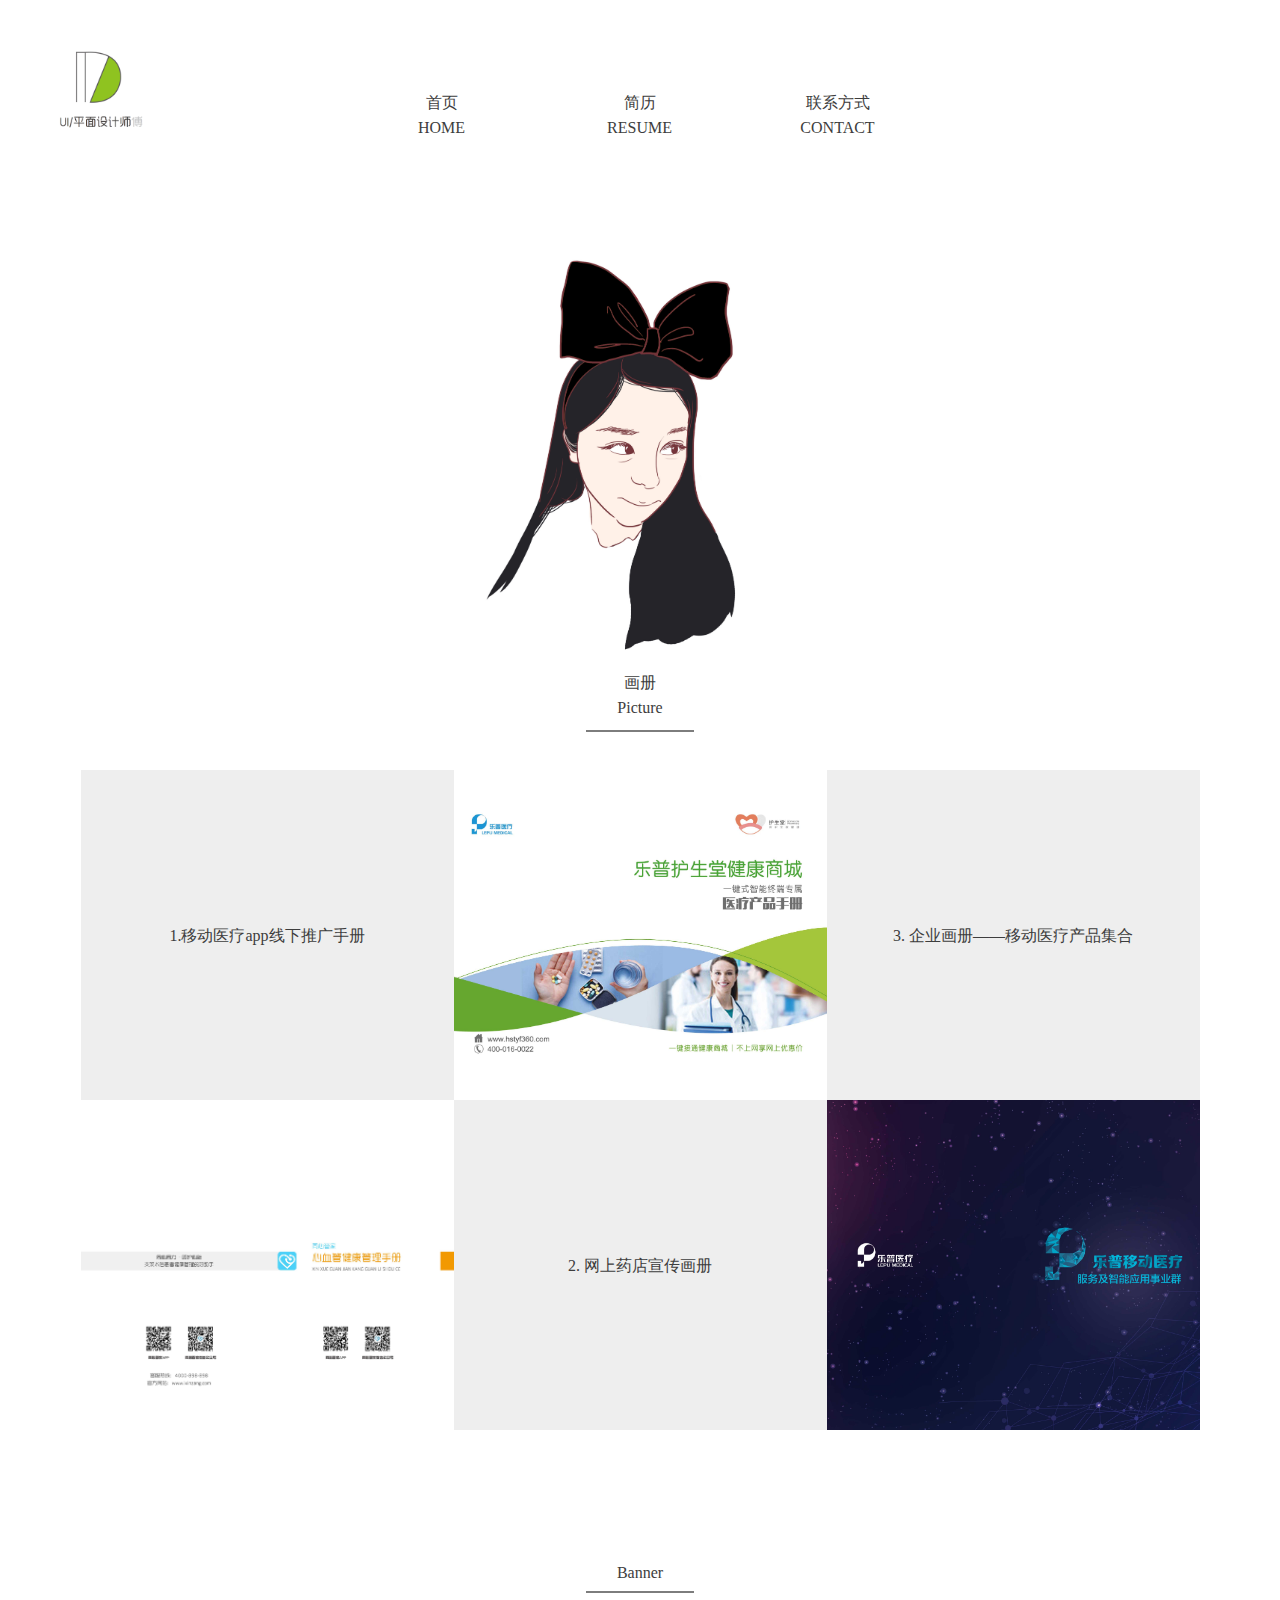
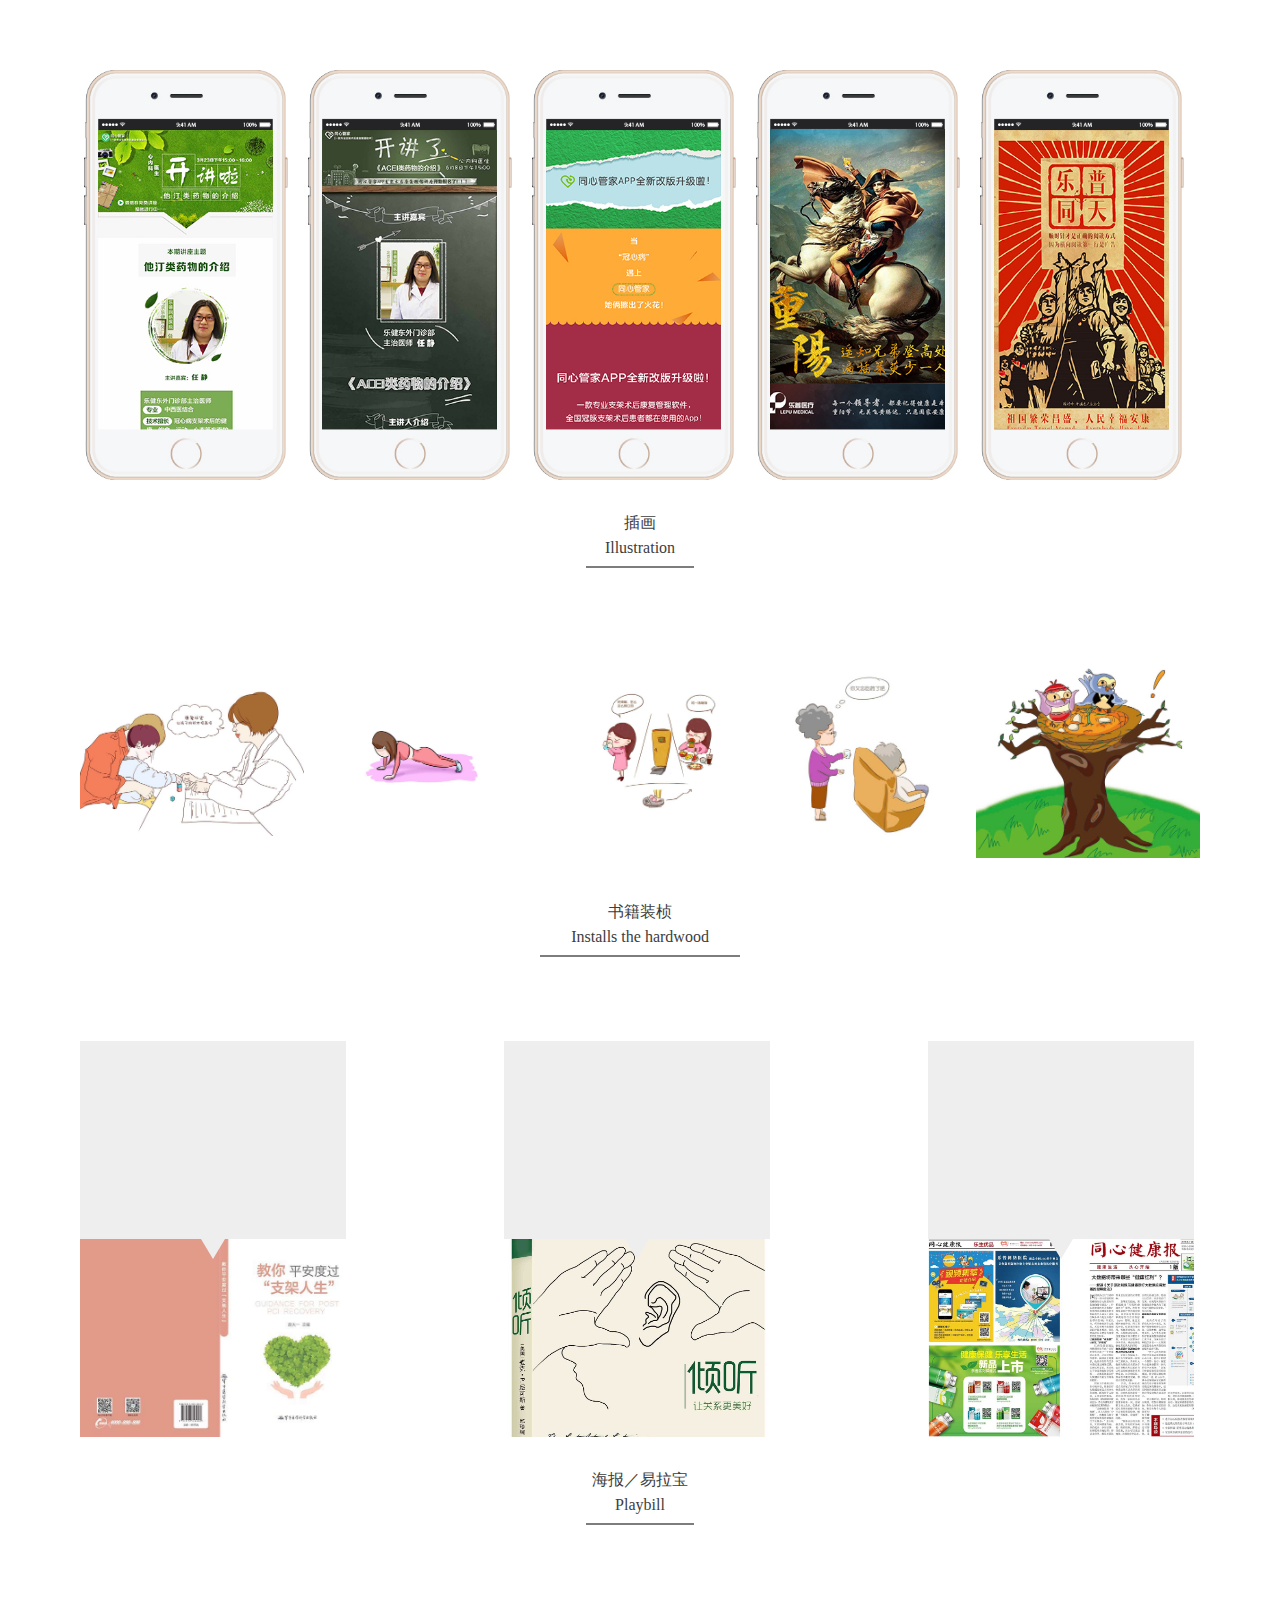
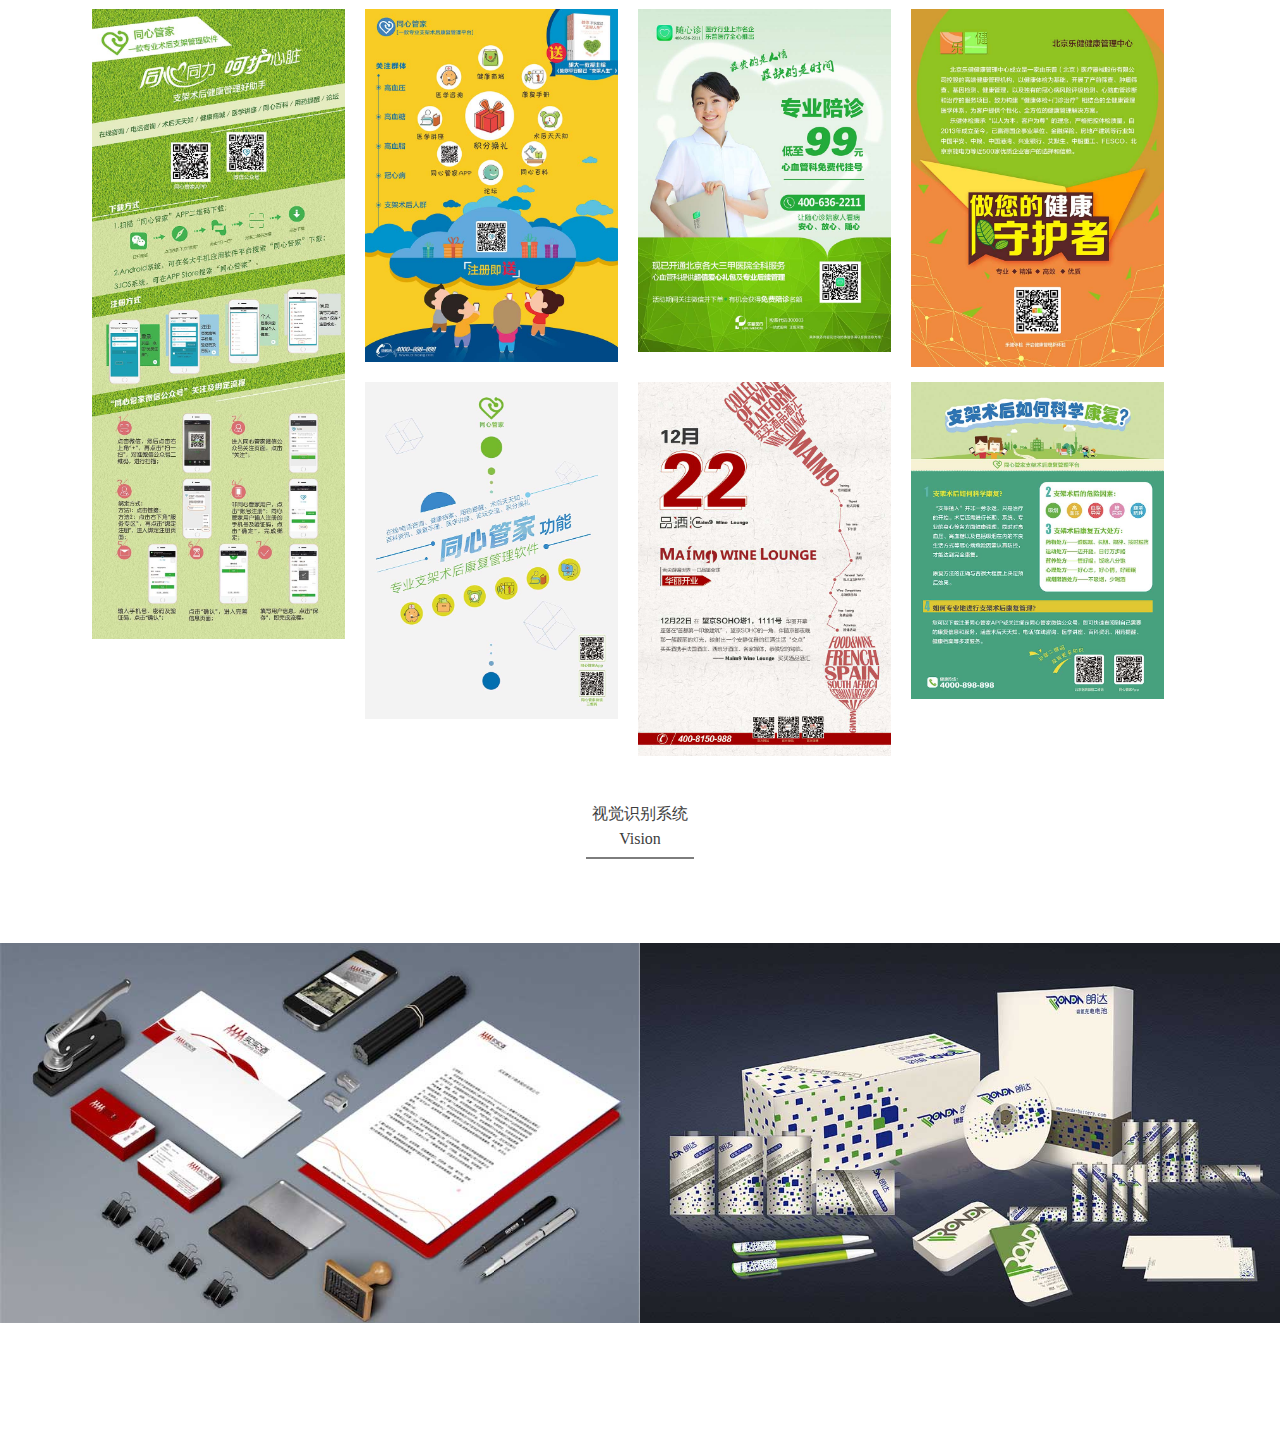
==== index.html @ 7956e828 "fix code" ====
<!DOCTYPE html>
<html>
<head>
    <title>牛牛作品集</title>
    <meta charset="UTF-8">
    <link rel="stylesheet" href="./index.css">
</head>
<body>
<div class="wrap">
    <div class="header">
        <div class="logo"><img src="./images/logo.jpg"></div>
        <div class="nav">
            <ul>
                <li><a href="./index.html">首页<br>HOME</a></li>
                <li><a href="./resume.html">简历<br>RESUME</a></li>
                <li><a href="./contact.html">联系方式<br>CONTACT</a></li>
            </ul>
        </div>
    </div>
    <div class="content">
    	<div class="author">
    		<div class="author-box">
    			<div class="author-ever"><img src="./images/author1.jpg"></div>
    			<div class="author-ever"><img src="./images/author2.jpg"></div>
    			<div class="author-ever"><img src="./images/author3.jpg"></div>
    			<div style="clear:both"></div>
    		</div>
    	</div>
    	<div class="picture">
    		<div class="picture-title">画册<br>Picture</div>
    		<div class="picture-box">
    			<div class="picture-ever">1.移动医疗app线下推广手册</div>
    			<div class="picture-ever picbg3 shadow-point" data-pic="<img src='./data/HST/2.jpg'>"><img src="./data/HST/1.jpg"></div>
    			<div class="picture-ever">3. 企业画册——移动医疗产品集合</div>
    			<div class="picture-ever picbg3 shadow-point" data-pic="<img src='./data/TX/2.jpg'>"><img src="./data/TX/1.jpg"></div>
    			<div class="picture-ever">2. 网上药店宣传画册</div>
    			<div class="picture-ever picbg3 starSty shadow-point" data-pic="<img src='./data/YDYL/2.jpg'>"><img src="./data/YDYL/1.jpg"></div>
    		</div>
    	</div>
    	<div class="banner">
    		<div class="banner-title"><br>Banner</div>
    		<div class="banner-box">
                <div class="banner-scroll">
                    <div class="banner-ever shadow-point" data-pic="<img src='./data/BANNER/1.1.jpg'>"><img src="./data/BANNER/1.jpg"></div>
                    <div class="banner-ever shadow-point" data-pic="<img src='./data/BANNER/2.1.jpg'>"><img src="./data/BANNER/2.jpg"></div>
                    <div class="banner-ever shadow-point" data-pic="<img src='./data/BANNER/3.1.jpg'>"><img src="./data/BANNER/3.jpg"></div>
                    <div class="banner-ever shadow-point" data-pic="<img src='./data/BANNER/4.1.jpg'><img src='./data/BANNER/4.2.jpg'><img src='./data/BANNER/4.3.jpg'><img src='./data/BANNER/4.4.jpg'><img src='./data/BANNER/4.5.jpg'>"><img src="./data/BANNER/4.jpg"></div>
                    <div class="banner-ever shadow-point" data-pic="<img src='./data/BANNER/5.1.jpg'><img src='./data/BANNER/5.2.jpg'>"><img src="./data/BANNER/5.jpg"></div>
                    <div class="banner-ever shadow-point" data-pic="<img src='./data/BANNER/6.1.jpg'><img src='./data/BANNER/6.2.jpg'>"><img src="./data/BANNER/6.jpg"></div>
                    <div style="clear:both"></div>
                </div>
                <span class="banner-handle banner-left">〈</span>
                <span class="banner-handle banner-right">〉</span>
    		</div>
    	</div>
    	<div class="inset">
    		<div class="inset-title">插画<br>Illustration</div>
    		<div class="inset-box">
    			<div class="inset-ever shadow-point" data-pic="<img src='./data/INSET/1.1.jpg'><img src='./data/INSET/1.2.jpg'><img src='./data/INSET/1.3.jpg'>"><img src="./data/INSET/1.jpg"></div>
    			<div class="inset-ever shadow-point" data-pic="<img src='./data/INSET/2.1.jpg'><img src='./data/INSET/2.2.jpg'><img src='./data/INSET/2.3.jpg'>"><img src="./data/INSET/2.jpg"></div>
    			<div class="inset-ever shadow-point" data-pic="<img src='./data/INSET/3.1.jpg'><img src='./data/INSET/3.2.jpg'><img src='./data/INSET/3.3.jpg'>"><img src="./data/INSET/3.jpg"></div>
    			<div class="inset-ever shadow-point" data-pic="<img src='./data/INSET/4.1.jpg'><img src='./data/INSET/4.2.jpg'><img src='./data/INSET/4.3.jpg'>"><img src="./data/INSET/4.jpg"></div>
    			<div class="inset-ever shadow-point" data-pic="<img src='./data/INSET/5.1.jpg'><img src='./data/INSET/5.2.jpg'><img src='./data/INSET/5.3.jpg'>"><img src="./data/INSET/5.jpg"></div>
    			<div style="clear:both"></div>
    		</div>
    	</div>
    	<div class="book">
    		<div class="book-title book-long">书籍装桢<br>Installs the hardwood</div>
    		<div class="book-box">
    			<div class="book-ever picbg">
    				<div class="book-ever-top picbg2"></div>
    				<div class="book-ever-bottom shadow-point" data-pic="<img src='./data/BOOK/1.jpg'>"><img src="./data/BOOK/1.jpg"></div>
    				<div class="triangle book-posi"></div>
    			</div>
    			<div class="book-ever picbg">
    				<div class="book-ever-top picbg2"></div>
    				<div class="book-ever-bottom book-ever-long shadow-point" data-pic="<img src='./data/BOOK/2.jpg'><img src='./data/BOOK/2.1.jpg'>"><img src="./data/BOOK/2.jpg"></div>
    				<div class="triangle book-posi"></div>
    			</div>
    			<div class="book-ever picbg book-ever-last">
    				<div class="book-ever-top picbg2"></div>
    				<div class="book-ever-bottom shadow-point" data-pic="<img src='./data/BOOK/3.1.jpg'><img src='./data/BOOK/3.2.jpg'><img src='./data/BOOK/3.3.jpg'><img src='./data/BOOK/3.4.jpg'><img src='./data/BOOK/3.5.jpg'>"><img src="./data/BOOK/3.jpg"></div>
    				<div class="triangle book-posi"></div>
    			</div>
    			<div style="clear:both"></div>
    		</div>
    	</div>
    	<div class="poster">
    		<div class="poster-title">海报／易拉宝<br>Playbill</div>
    		<div class="poster-box">
                <div class="poster-ever picbg"><img src="./data/POSTER/7.jpg"></div>
                <div class="poster-ever picbg"><img src="./data/POSTER/1.jpg"></div>
                <div class="poster-ever picbg"><img src="./data/POSTER/2.jpg"></div>
                <div class="poster-ever picbg"><img src="./data/POSTER/8.jpg"></div>
                <div class="poster-ever picbg"><img src="./data/POSTER/3.jpg"></div>
                <div class="poster-ever picbg"><img src="./data/POSTER/4.jpg"></div>
                <div class="poster-ever picbg"><img src="./data/POSTER/5.jpg"></div>
                <div style="clear:both"></div>
    		</div>
    	</div>
    	<div class="vision">
    		<div class="vision-title">视觉识别系统<br>Vision</div>
    		<div class="vision-box">
    			<div class="vision-ever picbg vision-posi"><img src="./data/VI/1.jpg"></div>
    			<div class="vision-ever picbg2"><img src="./data/VI/2.jpg"></div>
    			<div style="clear:both"></div>
    		</div>
    	</div>
    </div>
</div>
<div class="shadow">
    <div class="shadow-box">
        
    </div>
</div>
<script src="./jquery.min.js"></script>
<script src="./index.js"></script>
</body>
</html>
---- index.css ----
html,body{
	font-family: "Microsoft YaHei", "Segoe UI", "Lucida Grande", Helvetica, FreeSans, Arimo, "Droid Sans","wenquanyi micro hei","Hiragino Sans GB", "Hiragino Sans GB W3", Arial, sans-serif;
    height: 100%;
    width: 100%;
    margin: 0;
    padding: 0;
}
.wrap{
	font-family: 'youyou';
	font-size: 16px;
	overflow: hidden;
	padding-bottom: 120px;
}
.shadow{
	width: 100%;
	height: 100%;
	position: fixed;
	top: 0;
	background: rgba(0,0,0,.9);
	overflow-y:auto;
	display: none;
	opacity: 0;
	cursor: pointer;
}
.shadow-point{
	cursor: pointer;
}
.shadow-box{
	max-width: 600px;
	margin: 100px auto;
	border-radius: 10px;
	padding: 50px;
	background: #fff;
}
.shadow-box img{
	max-width: 600px;
	margin: 0 auto;
	display: block;
	margin-bottom: 20px;
}
.triangle{
	border-left: 12px solid transparent;
    border-right: 12px solid transparent;
    border-top: 20px solid #eee;
    width: 0;
    height: 0;
    margin: 0 auto;
}
.header{
    width: 1162px;
    height: 200px;
    margin: 0 auto;
    overflow: hidden;
}

@font-face {
    font-family: 'youyou';
    src: url('./font/youyou.eot'),
         url('./font/youyou.woff2') format('woff2'),
         url('./font/youyou.woff') format('woff'),
         url('./font/youyou.svg#youyou') format('svg'),
         url('./font/youyou.ttf') format('truetype');
    font-weight: normal;
    font-style: normal;
}
.logo{
	width: 85px;
	margin-top: 45px;
	height: 85px;
}
.logo img{
	width: 100%;
}
.nav{
	position: absolute;
	top: 0;
	width: 504px;
	left: 50%;
	margin-left: -252px;
}
.nav ul{
	margin: 0;
	padding: 0;
}
.nav ul li{
	float: left;
	width: 107px;
	height: 55px;
	list-style: none;
	margin-right: 91px;
	text-align: center;
	line-height: 25px;
	padding-top:90px;
}
.nav ul li:hover{
	border-bottom:2px solid #7d7d7d;
}
.nav ul li a{
	color:#3d3d3d;
	text-decoration: none;
}
.nav ul li:last-child{
	margin-right: 0;
	
}
.content{
	width: 100%;
}
.content .author{
	text-align: center;
	height: 470px;
	width: 100%;
}
.author-box{
	width: 300%;
	height: 470px;
	transition: all .5s;
	-moz-transition: all .5s; /* Firefox 4 */
	-webkit-transition: all .5s; /* Safari 和 Chrome */
	-o-transition: all .5s; /* Opera */
}
.author-ever{
	width: 33.33%;
	float: left;
	height: 100%;
}
.author-ever img{
	height: 100%;
	display: inline-block;
}

.picture{
	height: 835px;
	background: #fff;
}
.picture-title{
	font-family: 'youyou';
	text-align: center;
	line-height: 25px;
	overflow: hidden;
	width: 108px;
	height: 60px;
	border-bottom: 2px solid #7d7d7d;
	margin: 0 auto;
	color: #3d3d3d
}
.picture-box{
	width: 1119px;
	height: 660px;
	margin: 0 auto;
	margin-top: 38px;
	overflow:hidden;
}
.picture-ever{
	width: 373px;
	background: #eee;
	height: 330px;
	float: left;
	line-height: 330px;
	overflow: hidden;
	text-align: center;
	color:#3d3d3d;
}
.picture-ever img{
	width: 100%;
	vertical-align: middle;
	transition: all .5s;
	-moz-transition: all .5s; /* Firefox 4 */
	-webkit-transition: all .5s; /* Safari 和 Chrome */
	-o-transition: all .5s; /* Opera */
}
.starSty img{
	width: auto;
	height: 100%;
	margin-left: -60px;
	display: inline-block;
}
.picture-ever img:hover{
	width: 120%;
	margin-top: -60px;
	margin-left: -60px;
}
.starSty img:hover{
	width: auto;
	height: 120%;
	margin-left: -100px;
}
.picbg{
	background: #78b82a;
}
.picbg3{
	background: #fff
}
.picbg2{
	background: #eee;
}
.banner-title,.inset-title,.book-title,.poster-title,.vision-title{
	width: 108px;
	padding-top:30px;
	text-align: center;
	line-height: 25px;
	margin: 0 auto;
	height: 56px;
	border-bottom:2px solid #7d7d7d;
	color:#3d3d3d;
	overflow:hidden;
}
.banner-box{
	position: relative;
	margin: 0 auto;
	margin-top: 77px;
	width: 1120px;
	height: 410px;
	overflow: hidden;
}
.banner-scroll{
	width: 1344px;
	transition: all .5s;
	-moz-transition: all .5s; /* Firefox 4 */
	-webkit-transition: all .5s; /* Safari 和 Chrome */
	-o-transition: all .5s; /* Opera */
}
.banner-left,.banner-right{
	top: 0;
	font-size: 80px;
	position: absolute;
	color:#000;
	opacity: .5;
	margin-top: 160px;
	display: none;
	cursor: pointer;
}
.banner-box:hover .banner-handle{
	display: block;
}
.banner-left{
	margin-left: -10px;
	left: 0;
	float: left;
}
.banner-right{
	margin-right: -10px;
	right: 0;
	float: right;
}
.banner-ever{
	width: 224px;
	height: 410px;
	float: left;
	overflow: hidden;
}
.banner-ever img{
	display: inline-block;
	height: 100%;
}
.inset-box{
	margin: 0 auto;
	margin-top: 77px;
	width: 1120px;
}
.inset-ever{
	width: 224px;
	height: 224px;
	float: left;
	line-height: 224px;
	overflow: hidden;
}
.book-long{
	width: 200px; 
}
.inset-ever img{
	vertical-align: middle;
	width: 100%;
}
.book-box{
	margin: 0 auto;
	margin-top: 84px;
	width: 1120px;
}
.book-ever{
	position: relative;
	width: 266px;
	margin-right: 158px;
	height: 396px;
	float: left;
}
.book-ever-last{
	margin: 0
}
.book-ever-top,.book-ever-bottom{
	width: 266px;
	height: 198px;
	overflow: hidden;
	text-align: center;
}
.book-posi{
	position: absolute;
	top: 198px;
	left: 50%;
	margin-left:-12px;
}
.book-ever-bottom img{
	height: 100%;
}
.poster-box{
	width: 1117px;
	margin: 0 auto;
	margin-top: 84px;
}
.poster-list{
	width: 253px;
	margin-right: 35px;
	float: left;
}
.poster-list:last-child{
	margin-right: 0;
}
.poster-ever{
	margin-bottom: 15px;
	width: 253px;
	margin-right: 10px;
	margin-left: 10px;
	float: left;
}
.poster-list-last{
	margin-right: 0;
}
.poster-ever img{
	display: block;
	width: 100%;
}
.poster-long{
	width: 253px;
	height: 380px;
}
.poster-short{
	width: 253px;
	height: 253px;
}
.vision-box{
	margin-top: 84px;
	height: 380px;
}
.vision-ever{
	float: left;
	height: 380px;
	width: 50%;
	overflow: hidden;
}
.vision-ever img{
	width: 100%;
	transition: all .5s;
	-moz-transition: all .5s; /* Firefox 4 */
	-webkit-transition: all .5s; /* Safari 和 Chrome */
	-o-transition: all .5s; /* Opera */
}
.vision-ever img:hover{
	width: 120%;
	margin-left: -60px;
	margin-top: -80px;
}
.vision-posi img{
	display: inline-block;
	margin-top: -47px;
}
.resume img{
	width: 1000px;
	display: block;
	margin: 0 auto;
}
.book-ever-bottom{
	width: 100%;
	height: 198px;
	background: #fff;
}
.book-ever-long img{
	width: 100%;
	margin-top: -20px;
	height: auto;
}
.phone,.qq{
	width: 500px;
	height: 50px;
	margin: 0 auto;
	text-align: center;
	letter-spacing: .1em;
}
.phone{
	margin-top: 200px;
}
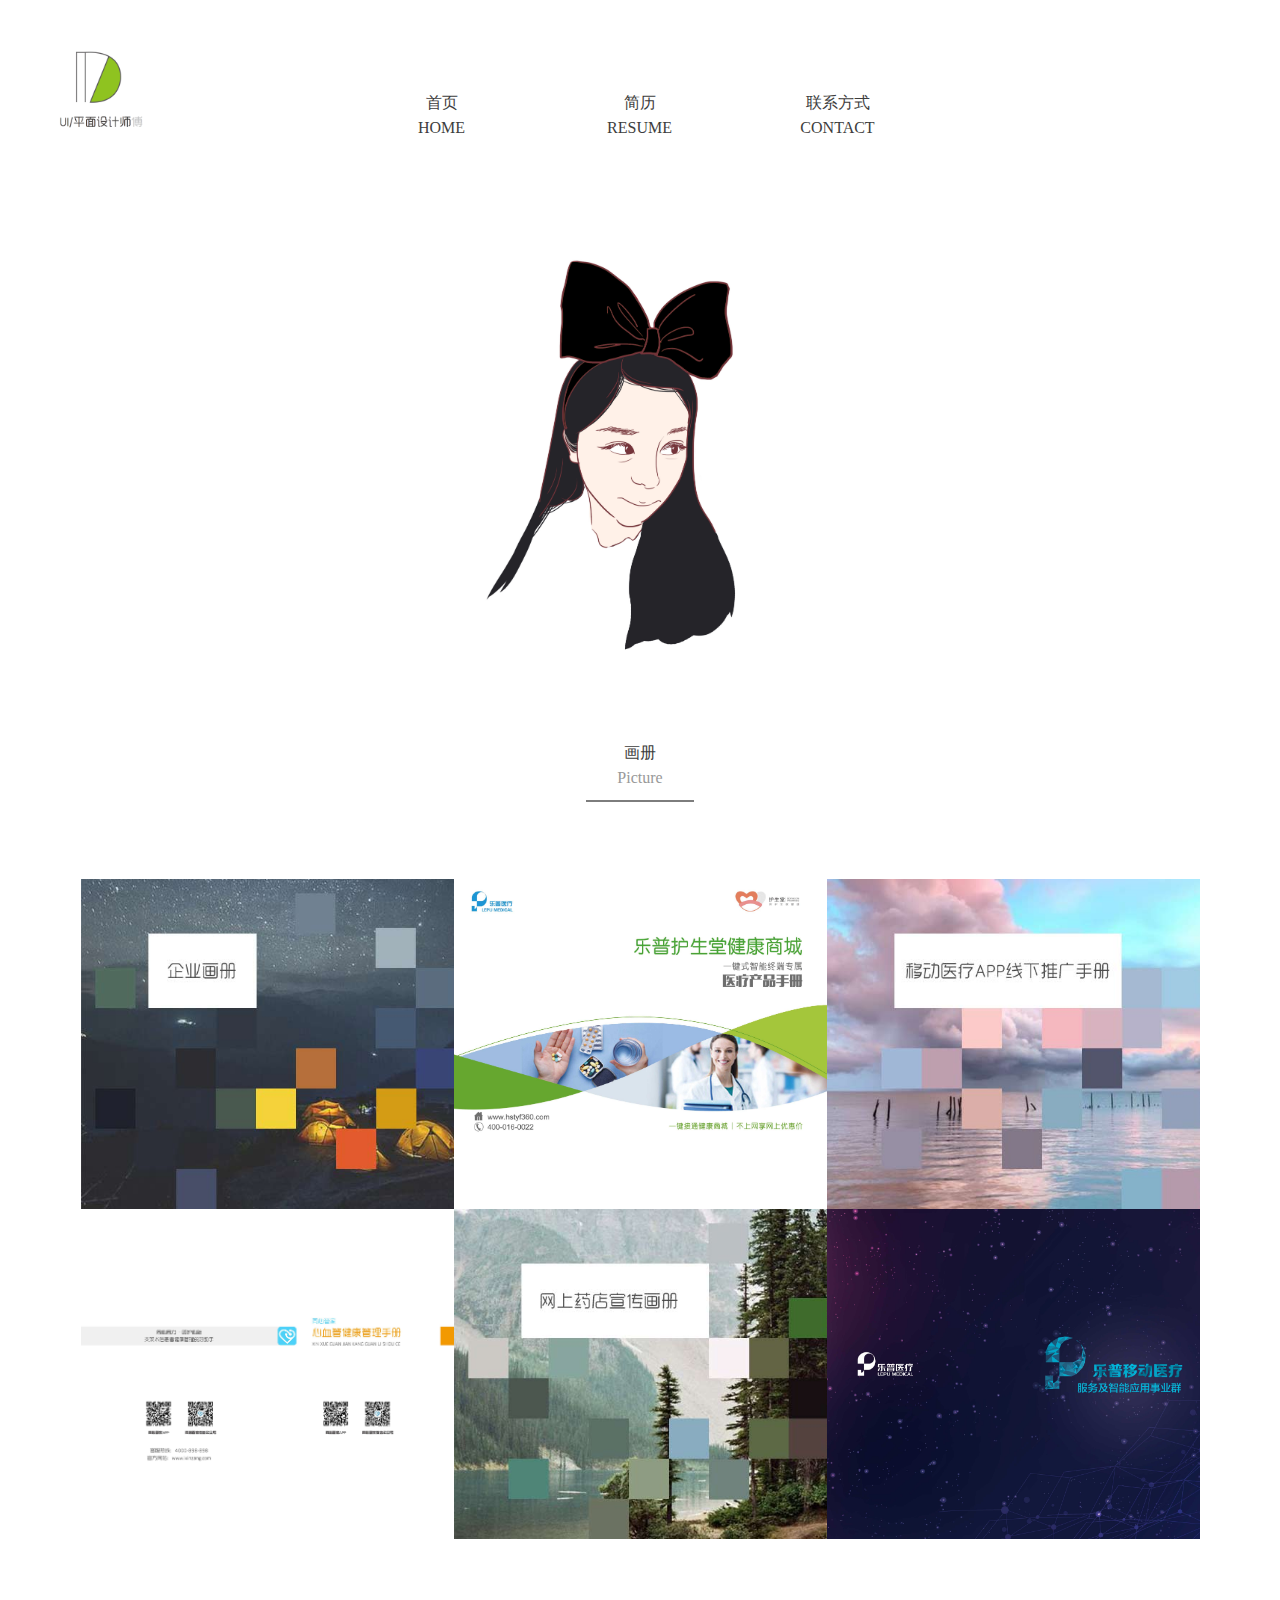
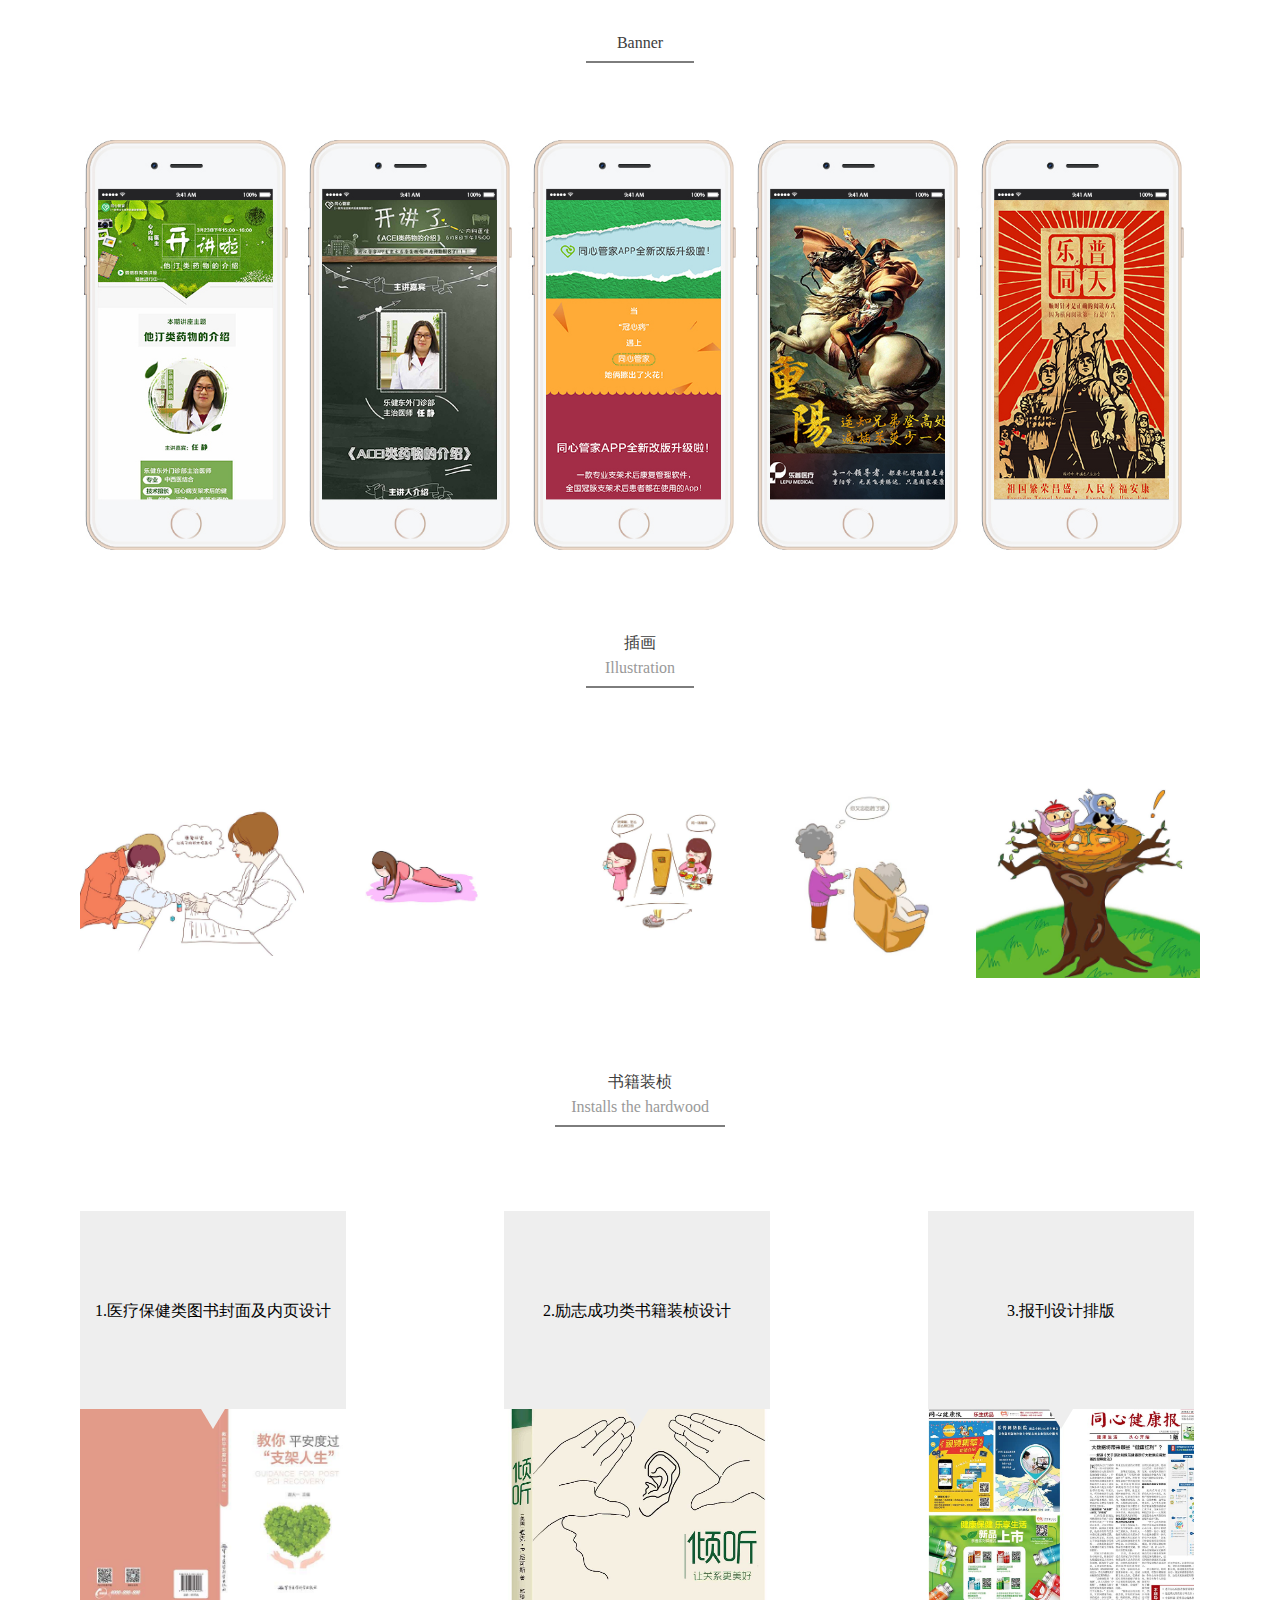
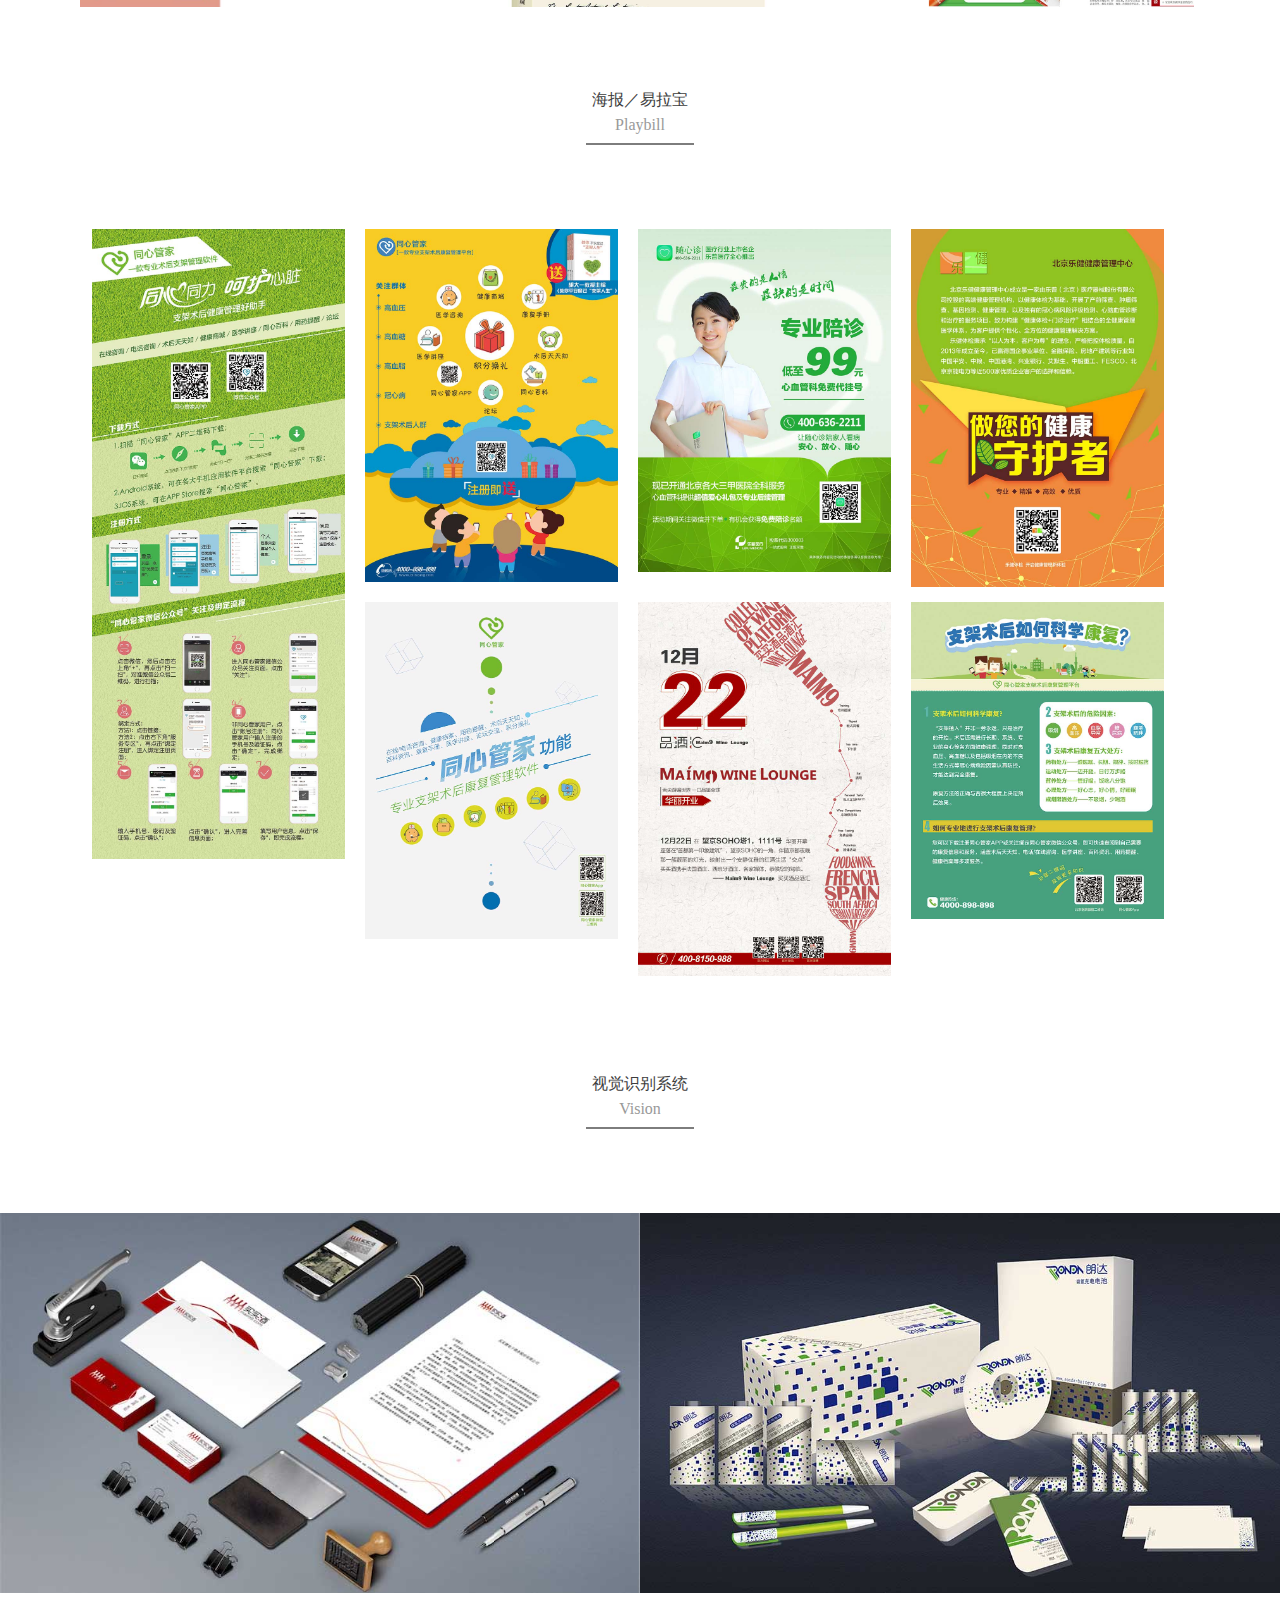
==== commit 100e4394: "fix code" ====
--- a/index.html
+++ b/index.html
@@ -27,14 +27,14 @@
     		</div>
     	</div>
     	<div class="picture">
-    		<div class="picture-title">画册<br>Picture</div>
+    		<div class="picture-title">画册<br><span class="en-title">Picture</span></div>
     		<div class="picture-box">
-    			<div class="picture-ever">1.移动医疗app线下推广手册</div>
-    			<div class="picture-ever picbg3 shadow-point" data-pic="<img src='./data/HST/2.jpg'>"><img src="./data/HST/1.jpg"></div>
-    			<div class="picture-ever">3. 企业画册——移动医疗产品集合</div>
-    			<div class="picture-ever picbg3 shadow-point" data-pic="<img src='./data/TX/2.jpg'>"><img src="./data/TX/1.jpg"></div>
-    			<div class="picture-ever">2. 网上药店宣传画册</div>
-    			<div class="picture-ever picbg3 starSty shadow-point" data-pic="<img src='./data/YDYL/2.jpg'>"><img src="./data/YDYL/1.jpg"></div>
+    			<div class="picture-ever picture-word"><img src="./data/TX/1.1.jpg"></div>
+    			<div class="picture-ever picture-change picbg3 shadow-point" data-pic="<img src='./data/HST/2.jpg'>"><img src="./data/HST/1.jpg"></div>
+    			<div class="picture-ever picture-word"><img src="./data/YDYL/1.1.jpg"></div>
+    			<div class="picture-ever picture-change picbg3 shadow-point" data-pic="<img src='./data/TX/2.jpg'>"><img src="./data/TX/1.jpg"></div>
+    			<div class="picture-ever picture-word"><img src="./data/HST/1.1.jpg"></div>
+    			<div class="picture-ever picture-change picbg3 starSty shadow-point" data-pic="<img src='./data/YDYL/2.jpg'>"><img src="./data/YDYL/1.jpg"></div>
     		</div>
     	</div>
     	<div class="banner">
@@ -54,7 +54,7 @@
     		</div>
     	</div>
     	<div class="inset">
-    		<div class="inset-title">插画<br>Illustration</div>
+    		<div class="inset-title">插画<br><span class="en-title">Illustration</span></div>
     		<div class="inset-box">
     			<div class="inset-ever shadow-point" data-pic="<img src='./data/INSET/1.1.jpg'><img src='./data/INSET/1.2.jpg'><img src='./data/INSET/1.3.jpg'>"><img src="./data/INSET/1.jpg"></div>
     			<div class="inset-ever shadow-point" data-pic="<img src='./data/INSET/2.1.jpg'><img src='./data/INSET/2.2.jpg'><img src='./data/INSET/2.3.jpg'>"><img src="./data/INSET/2.jpg"></div>
@@ -65,20 +65,20 @@
     		</div>
     	</div>
     	<div class="book">
-    		<div class="book-title book-long">书籍装桢<br>Installs the hardwood</div>
+    		<div class="book-title book-long">书籍装桢<br><span class="en-title">Installs the hardwood</span></div>
     		<div class="book-box">
     			<div class="book-ever picbg">
-    				<div class="book-ever-top picbg2"></div>
+    				<div class="book-ever-top picbg2">1.医疗保健类图书封面及内页设计</div>
     				<div class="book-ever-bottom shadow-point" data-pic="<img src='./data/BOOK/1.jpg'>"><img src="./data/BOOK/1.jpg"></div>
     				<div class="triangle book-posi"></div>
     			</div>
     			<div class="book-ever picbg">
-    				<div class="book-ever-top picbg2"></div>
+    				<div class="book-ever-top picbg2">2.励志成功类书籍装桢设计</div>
     				<div class="book-ever-bottom book-ever-long shadow-point" data-pic="<img src='./data/BOOK/2.jpg'><img src='./data/BOOK/2.1.jpg'>"><img src="./data/BOOK/2.jpg"></div>
     				<div class="triangle book-posi"></div>
     			</div>
     			<div class="book-ever picbg book-ever-last">
-    				<div class="book-ever-top picbg2"></div>
+    				<div class="book-ever-top picbg2">3.报刊设计排版</div>
     				<div class="book-ever-bottom shadow-point" data-pic="<img src='./data/BOOK/3.1.jpg'><img src='./data/BOOK/3.2.jpg'><img src='./data/BOOK/3.3.jpg'><img src='./data/BOOK/3.4.jpg'><img src='./data/BOOK/3.5.jpg'>"><img src="./data/BOOK/3.jpg"></div>
     				<div class="triangle book-posi"></div>
     			</div>
@@ -86,7 +86,7 @@
     		</div>
     	</div>
     	<div class="poster">
-    		<div class="poster-title">海报／易拉宝<br>Playbill</div>
+    		<div class="poster-title">海报／易拉宝<br><span class="en-title">Playbill</span></div>
     		<div class="poster-box">
                 <div class="poster-ever picbg"><img src="./data/POSTER/7.jpg"></div>
                 <div class="poster-ever picbg"><img src="./data/POSTER/1.jpg"></div>
@@ -99,7 +99,7 @@
     		</div>
     	</div>
     	<div class="vision">
-    		<div class="vision-title">视觉识别系统<br>Vision</div>
+    		<div class="vision-title">视觉识别系统<br><span class="en-title">Vision</span></div>
     		<div class="vision-box">
     			<div class="vision-ever picbg vision-posi"><img src="./data/VI/1.jpg"></div>
     			<div class="vision-ever picbg2"><img src="./data/VI/2.jpg"></div>
--- a/index.css
+++ b/index.css
@@ -142,13 +142,14 @@
 	height: 60px;
 	border-bottom: 2px solid #7d7d7d;
 	margin: 0 auto;
-	color: #3d3d3d
+	color: #3d3d3d;
+	margin-top:70px;
 }
 .picture-box{
 	width: 1119px;
 	height: 660px;
 	margin: 0 auto;
-	margin-top: 38px;
+	margin-top: 77px;
 	overflow:hidden;
 }
 .picture-ever{
@@ -162,6 +163,7 @@
 	color:#3d3d3d;
 }
 .picture-ever img{
+	display: block;
 	width: 100%;
 	vertical-align: middle;
 	transition: all .5s;
@@ -173,12 +175,15 @@
 	width: auto;
 	height: 100%;
 	margin-left: -60px;
-	display: inline-block;
-}
-.picture-ever img:hover{
+}
+.picture-change img:hover{
 	width: 120%;
 	margin-top: -60px;
 	margin-left: -60px;
+}
+.picture-word img{
+	height: 100%;
+	width: auto;
 }
 .starSty img:hover{
 	width: auto;
@@ -204,6 +209,10 @@
 	border-bottom:2px solid #7d7d7d;
 	color:#3d3d3d;
 	overflow:hidden;
+	margin-top: 50px;
+}
+.banner-title{
+	margin-top: 0px;
 }
 .banner-box{
 	position: relative;
@@ -266,7 +275,7 @@
 	overflow: hidden;
 }
 .book-long{
-	width: 200px; 
+	width: 170px; 
 }
 .inset-ever img{
 	vertical-align: middle;
@@ -293,6 +302,9 @@
 	overflow: hidden;
 	text-align: center;
 }
+.book-ever-top{
+	line-height: 198px;
+}
 .book-posi{
 	position: absolute;
 	top: 198px;
@@ -388,16 +400,17 @@
 .phone{
 	margin-top: 200px;
 }
-
-
-
-
-
-
-
-
-
-
-
-
-
+.en-title{
+	color:#999;
+}
+
+
+
+
+
+
+
+
+
+
+
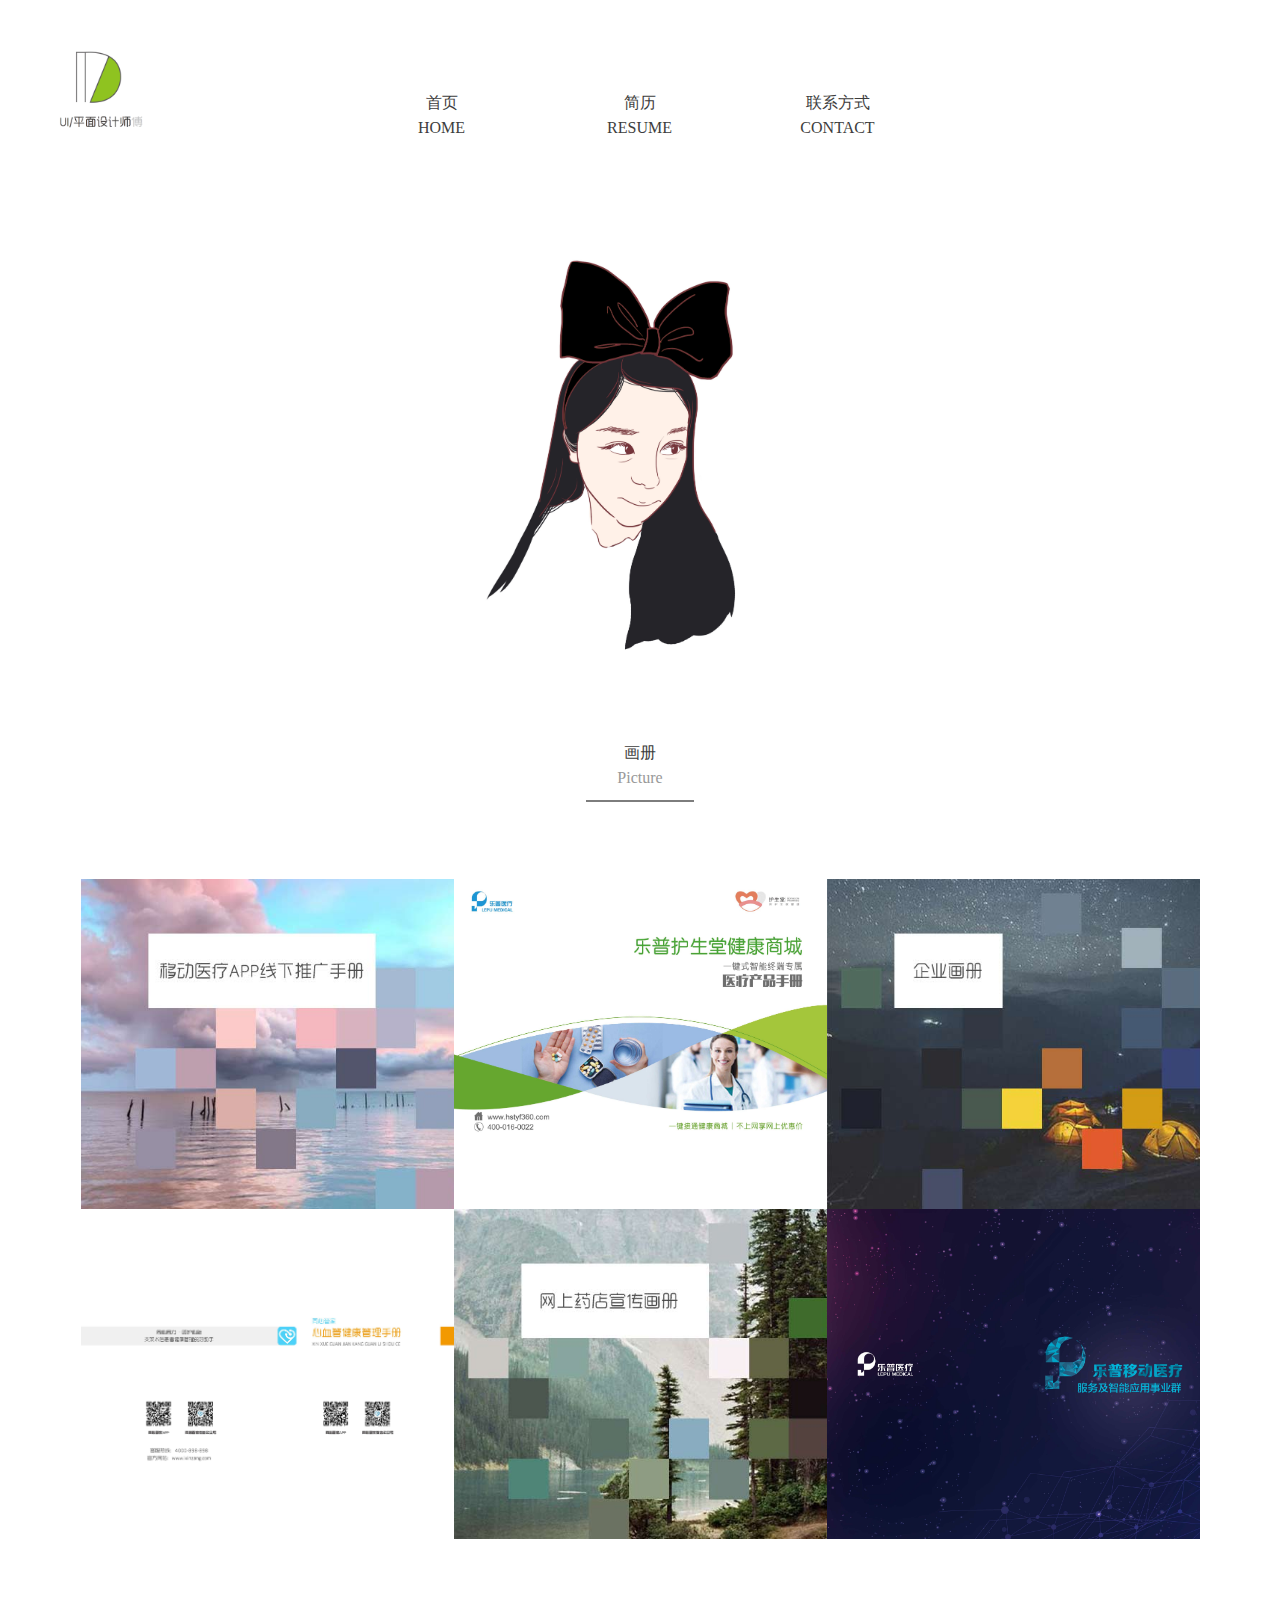
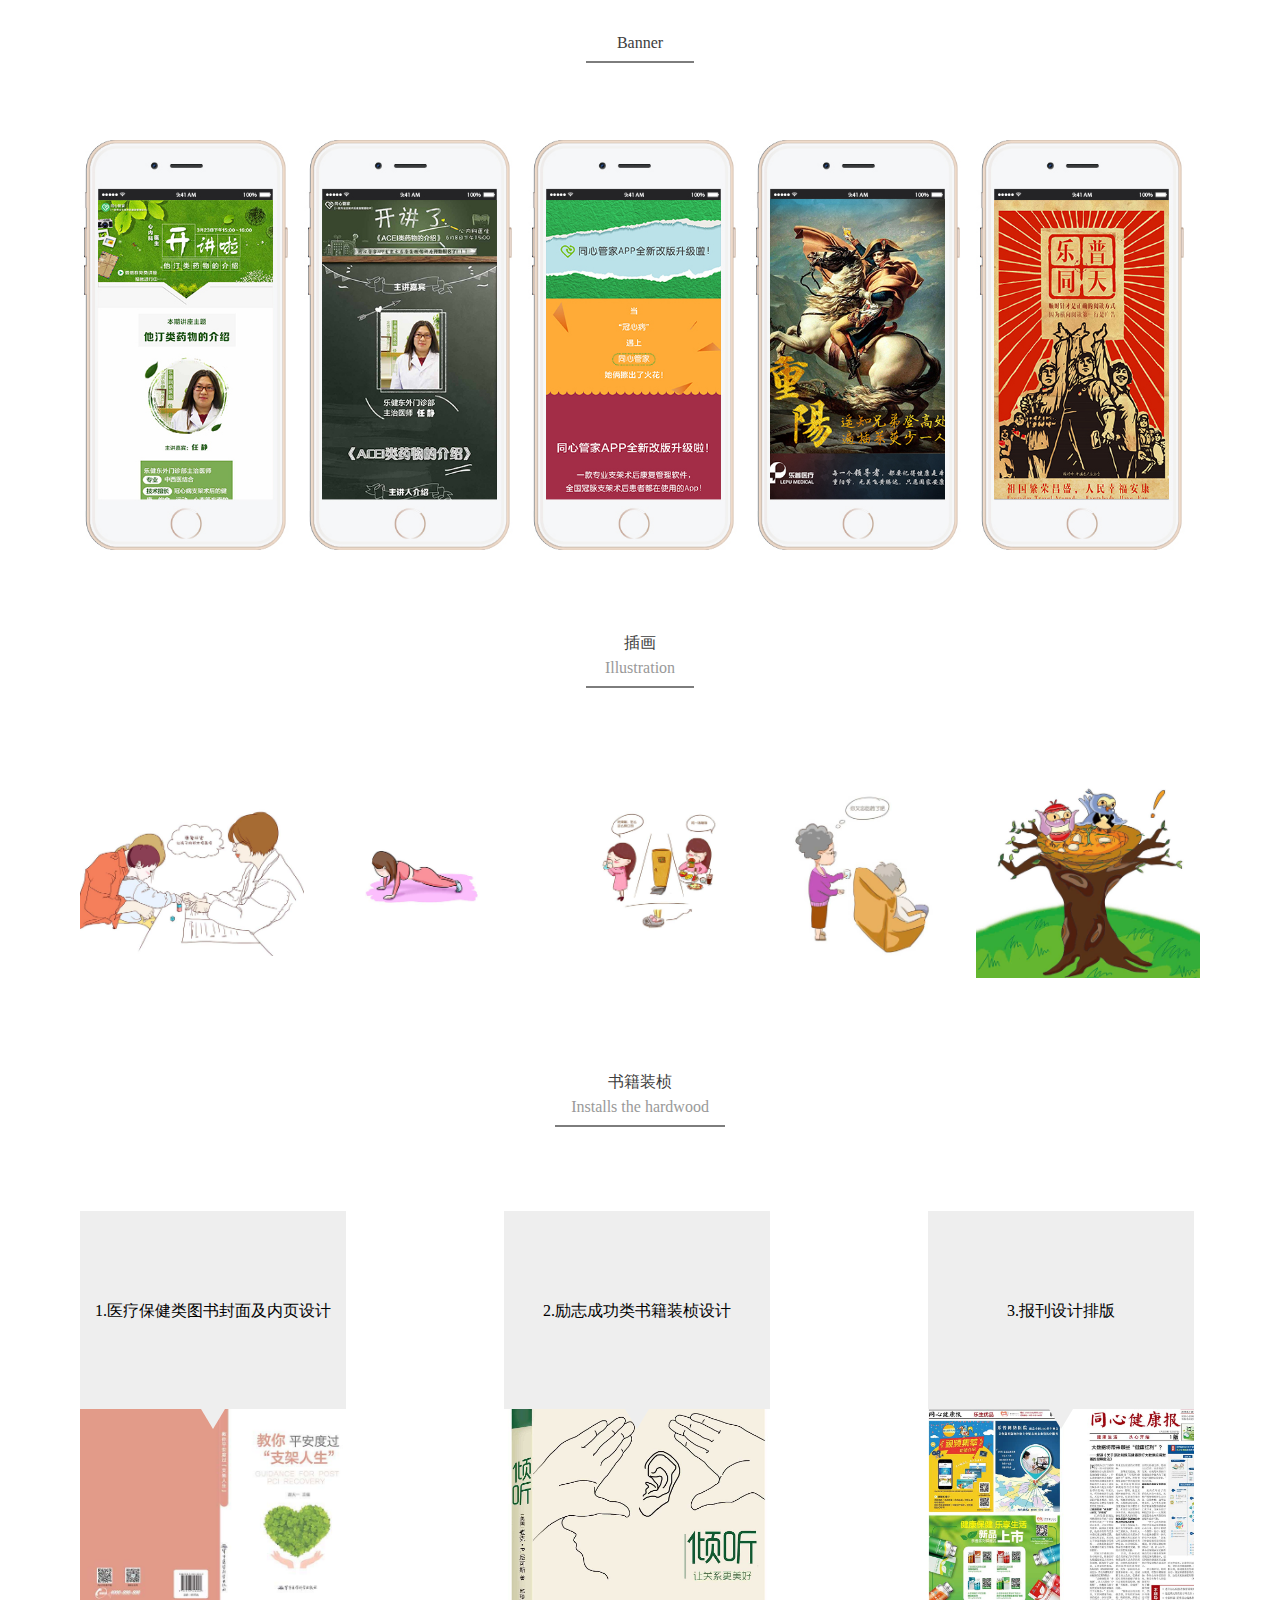
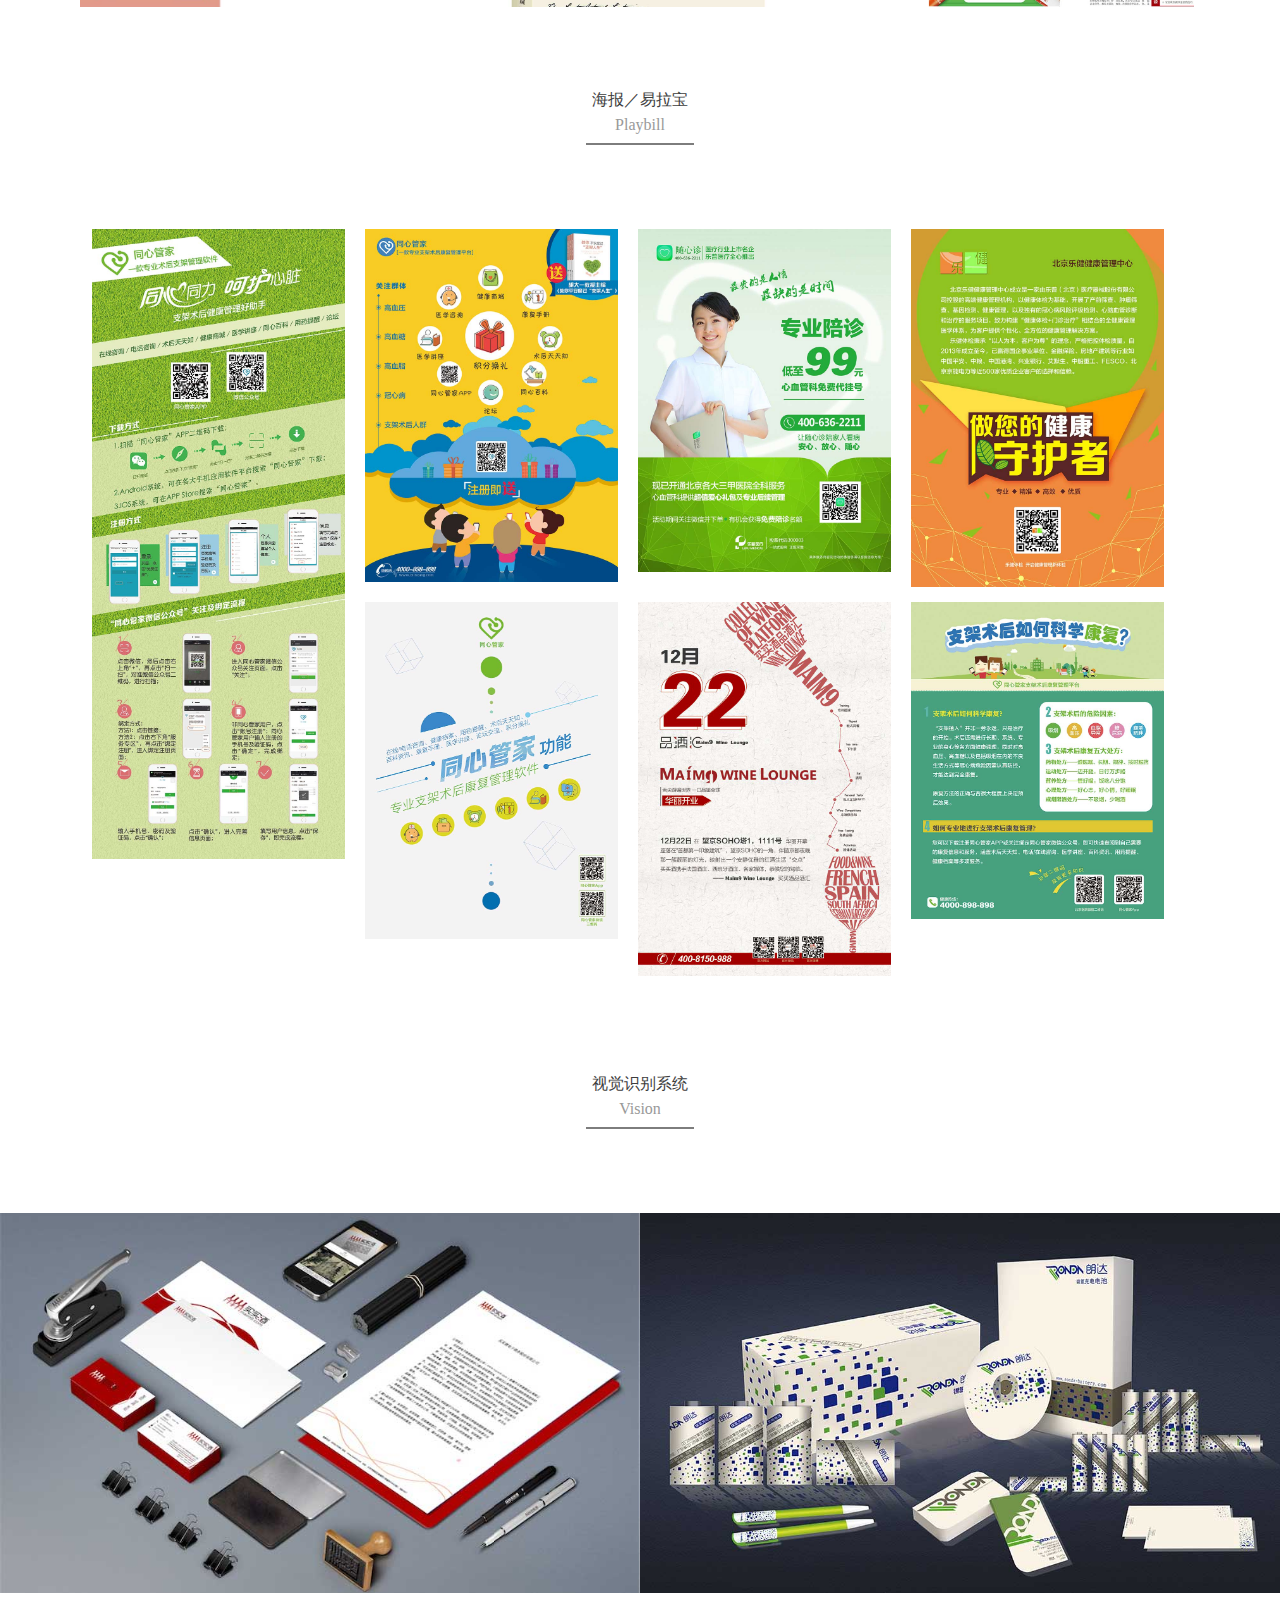
==== commit df9d6e57: "fix" ====
--- a/index.html
+++ b/index.html
@@ -1,7 +1,7 @@
 <!DOCTYPE html>
 <html>
 <head>
-    <title>牛牛作品集</title>
+    <title>牛满意</title>
     <meta charset="UTF-8">
     <link rel="stylesheet" href="./index.css">
 </head>
--- a/index.css
+++ b/index.css
@@ -16,7 +16,7 @@
 	height: 100%;
 	position: fixed;
 	top: 0;
-	background: rgba(0,0,0,.9);
+	background: rgba(0,0,0,.8);
 	overflow-y:auto;
 	display: none;
 	opacity: 0;
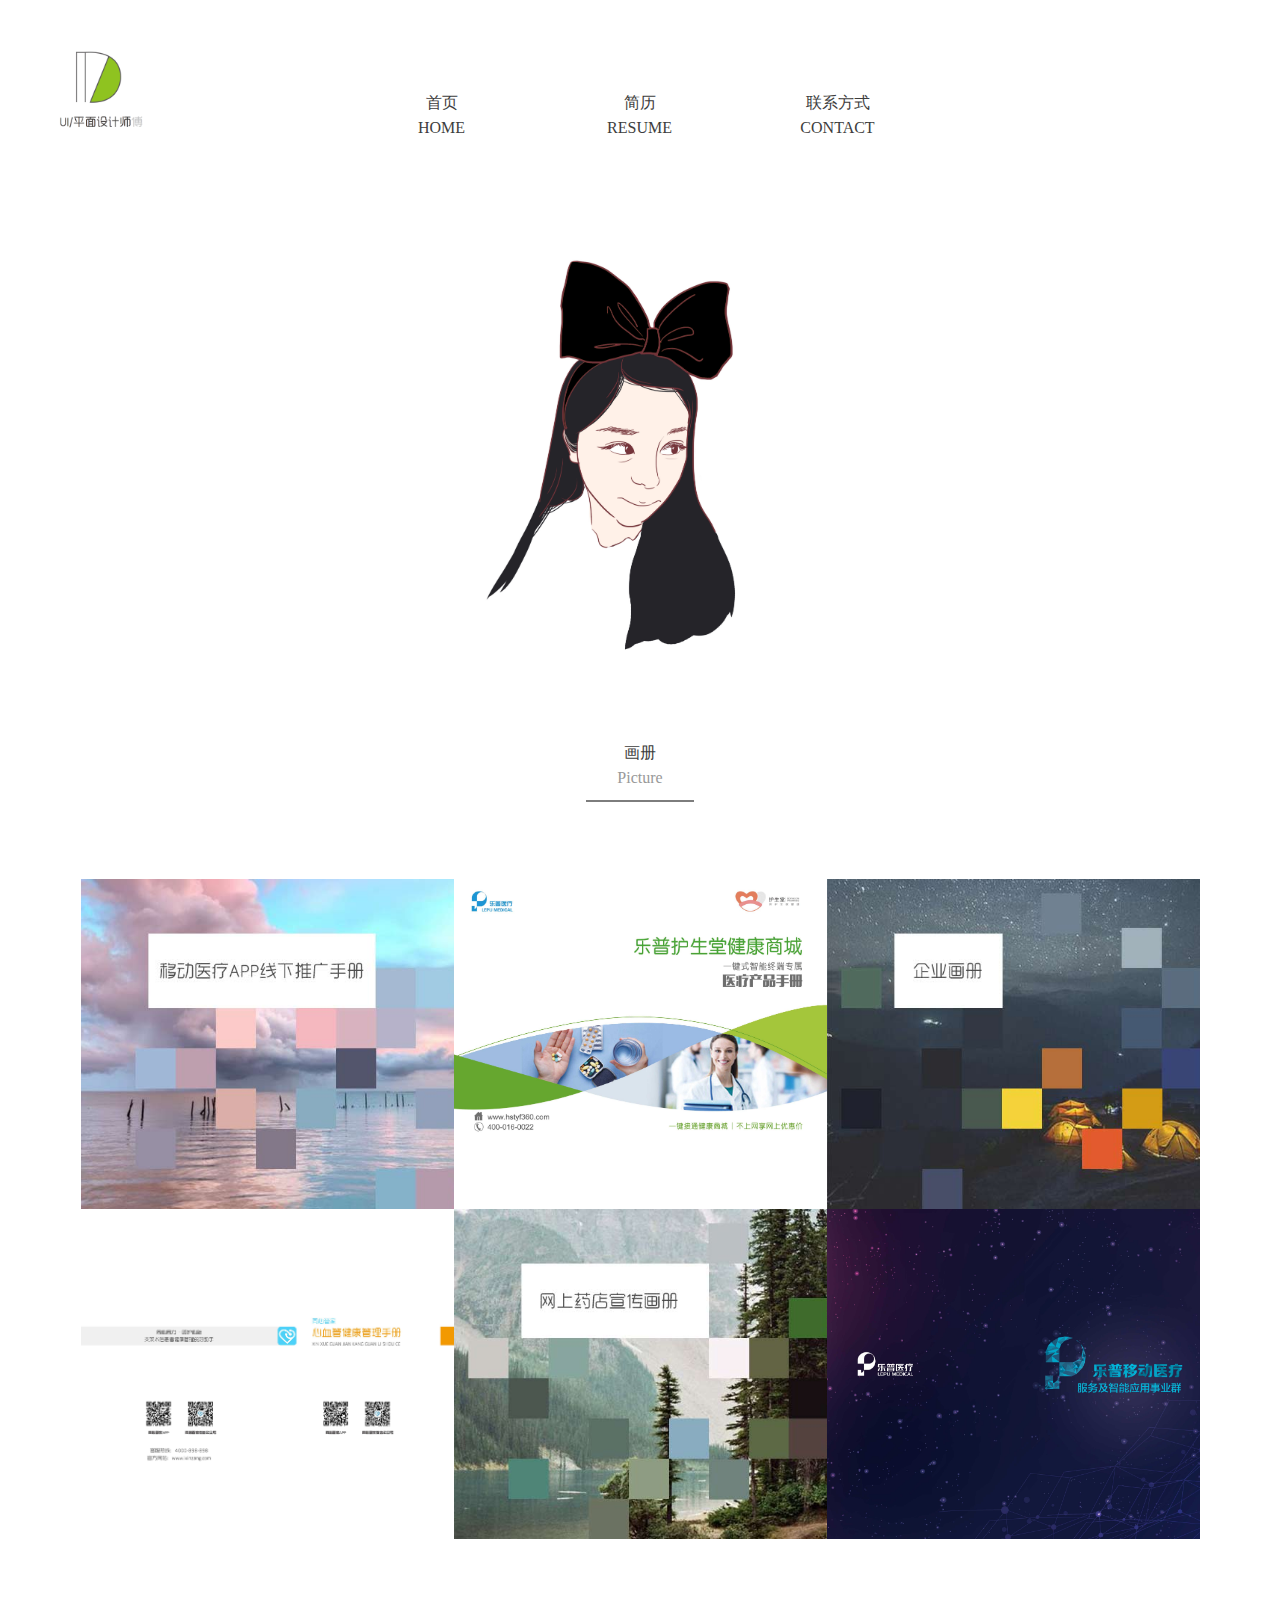
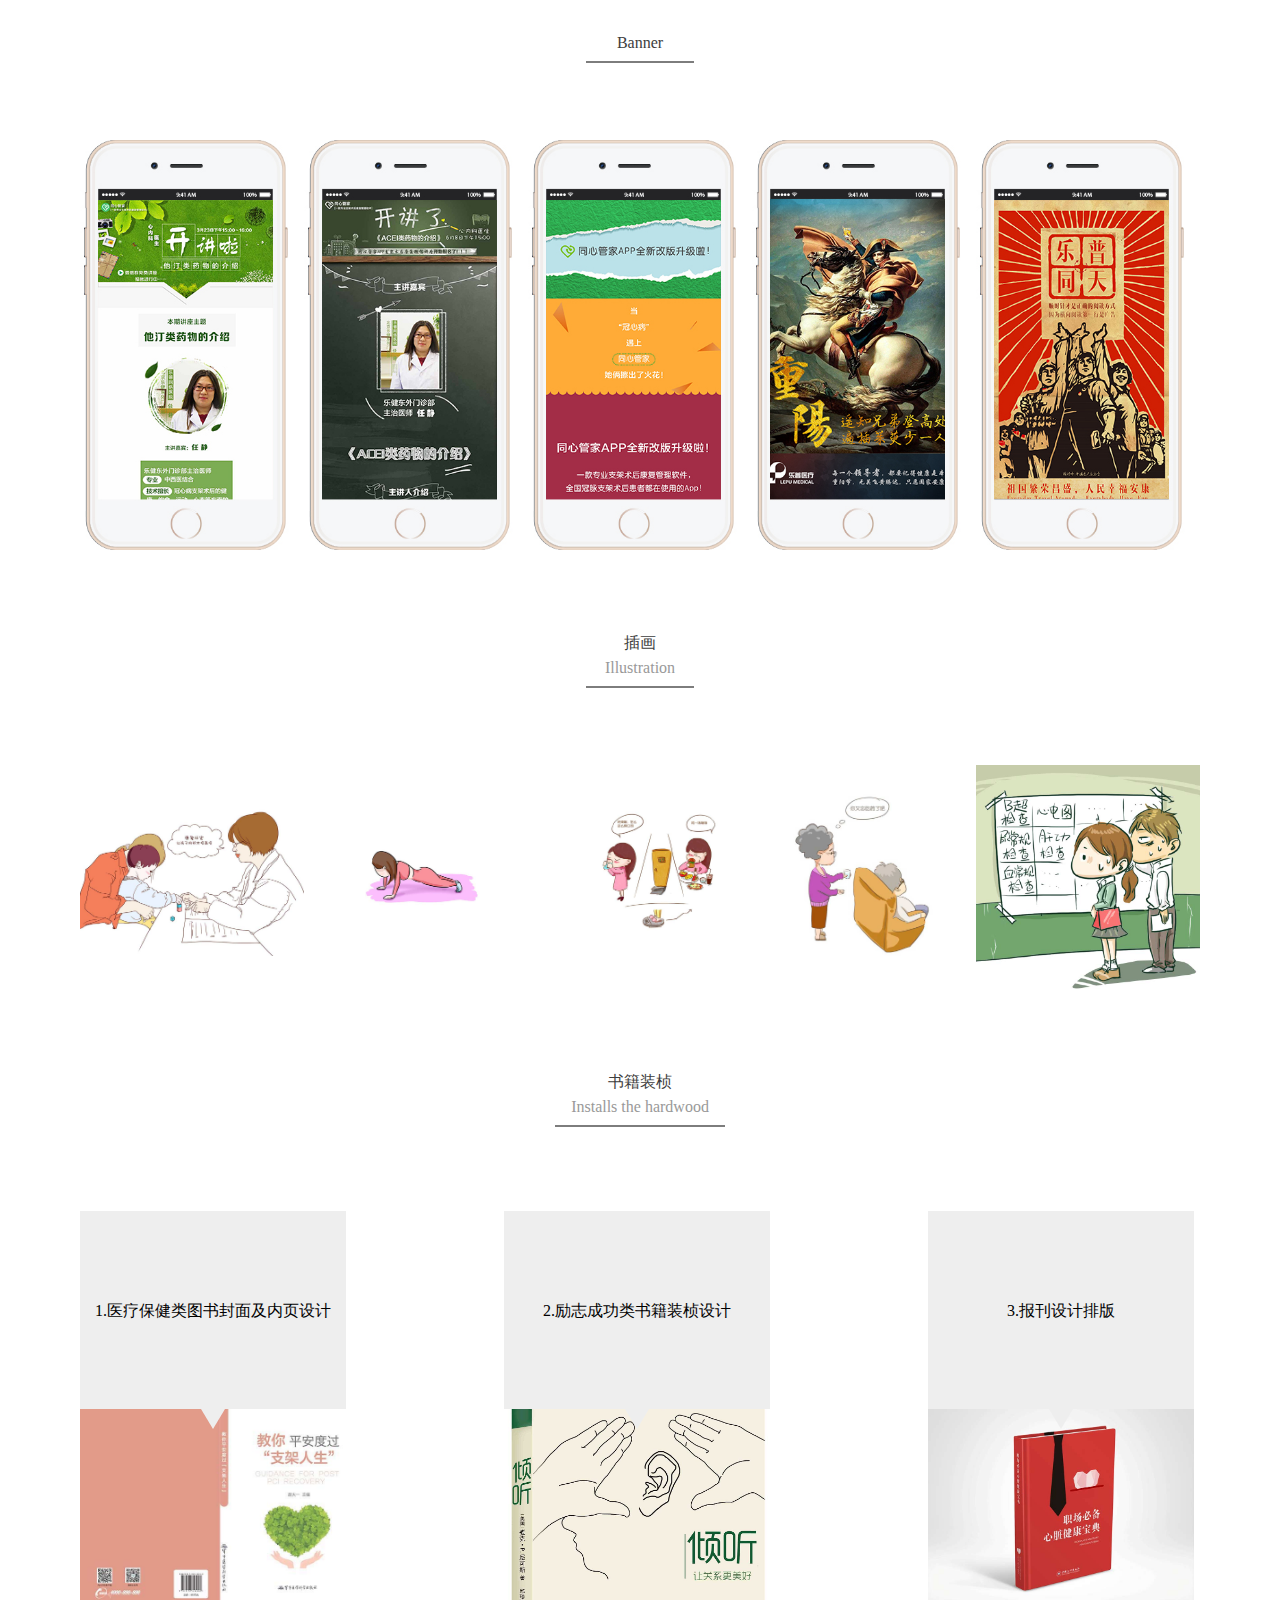
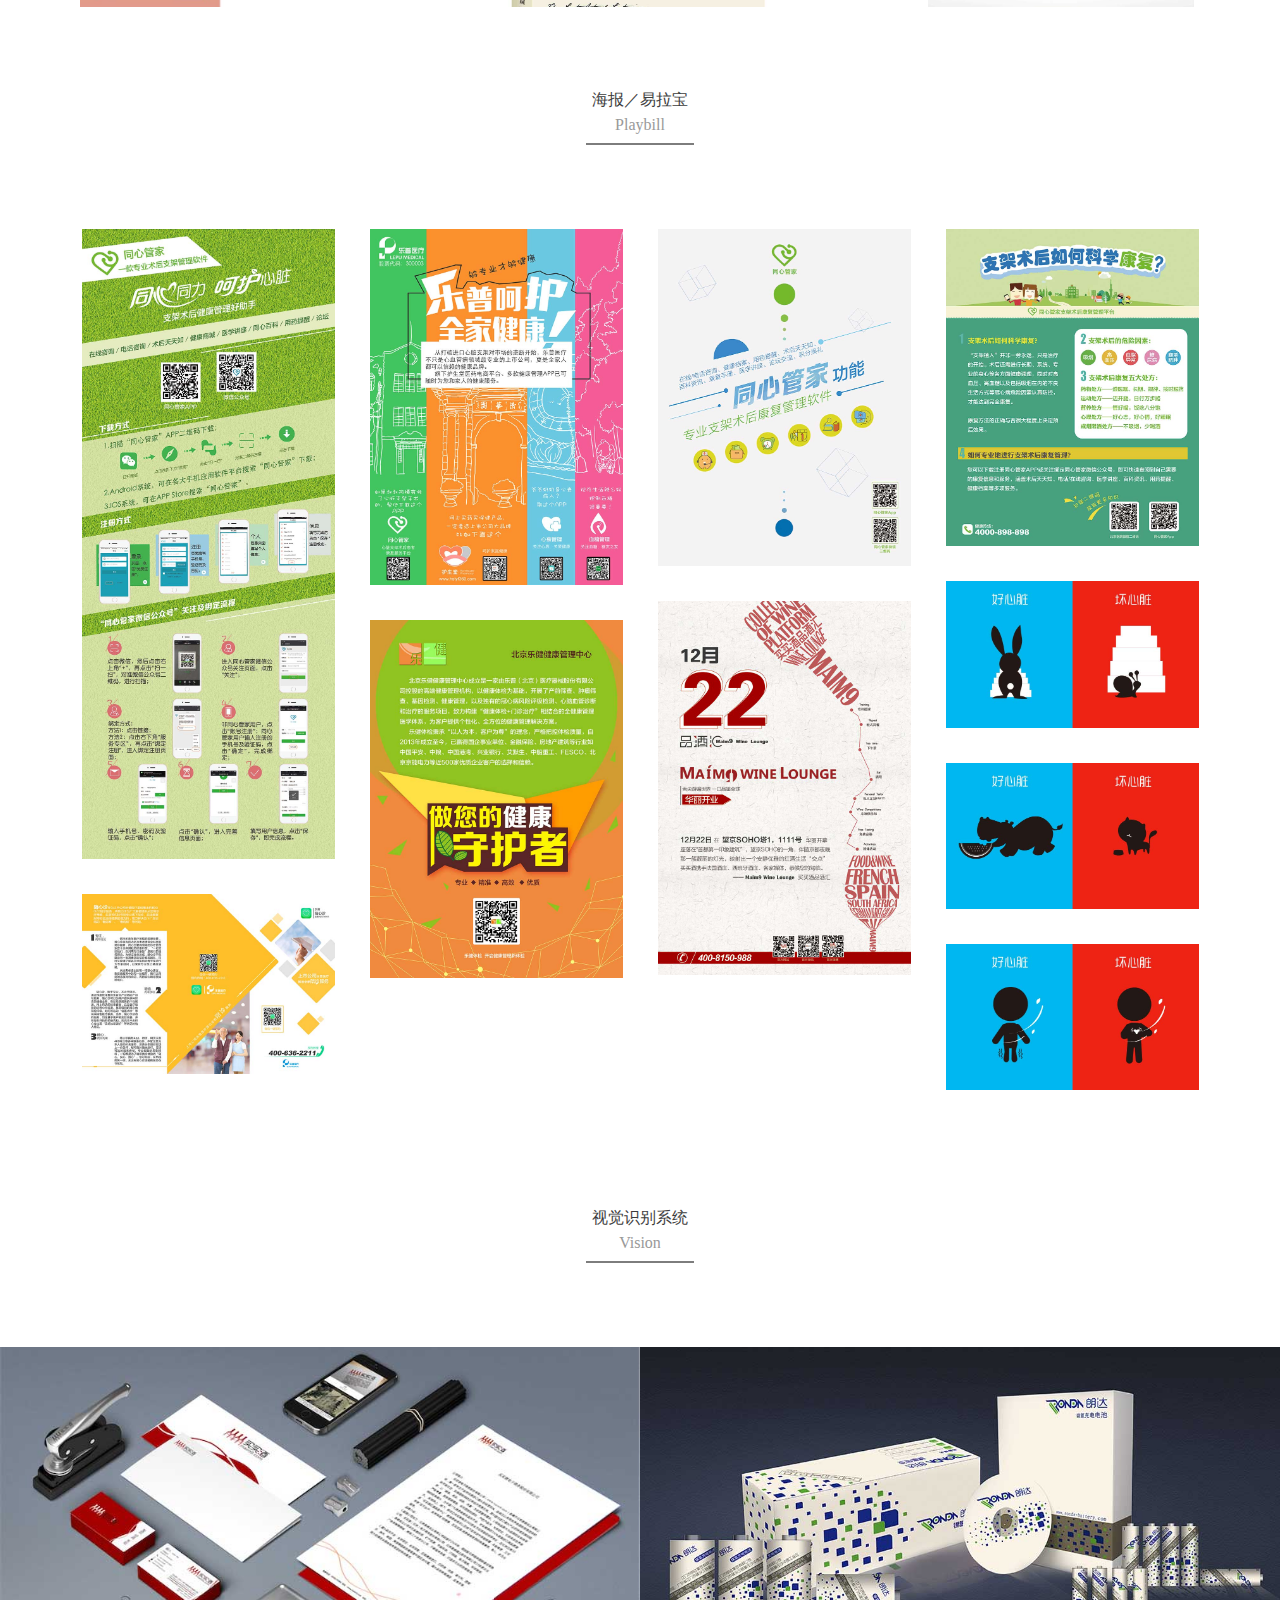
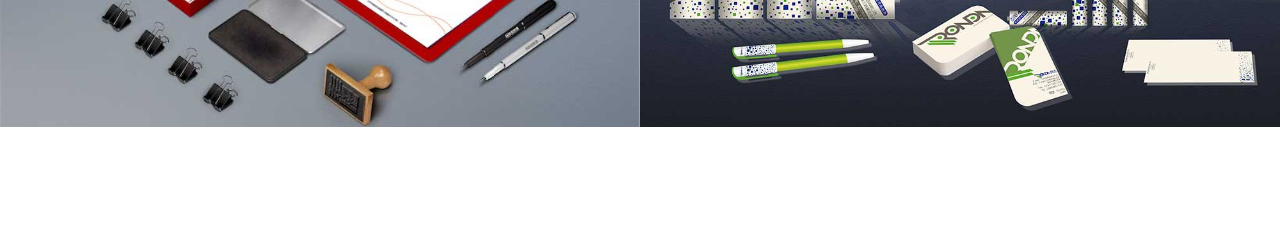
==== commit 5df35380: "fix code" ====
--- a/index.html
+++ b/index.html
@@ -21,7 +21,6 @@
     	<div class="author">
     		<div class="author-box">
     			<div class="author-ever"><img src="./images/author1.jpg"></div>
-    			<div class="author-ever"><img src="./images/author2.jpg"></div>
     			<div class="author-ever"><img src="./images/author3.jpg"></div>
     			<div style="clear:both"></div>
     		</div>
@@ -47,6 +46,7 @@
                     <div class="banner-ever shadow-point" data-pic="<img src='./data/BANNER/4.1.jpg'><img src='./data/BANNER/4.2.jpg'><img src='./data/BANNER/4.3.jpg'><img src='./data/BANNER/4.4.jpg'><img src='./data/BANNER/4.5.jpg'>"><img src="./data/BANNER/4.jpg"></div>
                     <div class="banner-ever shadow-point" data-pic="<img src='./data/BANNER/5.1.jpg'><img src='./data/BANNER/5.2.jpg'>"><img src="./data/BANNER/5.jpg"></div>
                     <div class="banner-ever shadow-point" data-pic="<img src='./data/BANNER/6.1.jpg'><img src='./data/BANNER/6.2.jpg'>"><img src="./data/BANNER/6.jpg"></div>
+                    <div class="banner-ever shadow-point" data-pic="<img src='./data/BANNER/7.1.jpg'><img src='./data/BANNER/7.2.jpg'><img src='./data/BANNER/7.3.jpg'><img src='./data/BANNER/7.4.jpg'>"><img src="./data/BANNER/7.jpg"></div>
                     <div style="clear:both"></div>
                 </div>
                 <span class="banner-handle banner-left">〈</span>
@@ -56,12 +56,17 @@
     	<div class="inset">
     		<div class="inset-title">插画<br><span class="en-title">Illustration</span></div>
     		<div class="inset-box">
-    			<div class="inset-ever shadow-point" data-pic="<img src='./data/INSET/1.1.jpg'><img src='./data/INSET/1.2.jpg'><img src='./data/INSET/1.3.jpg'>"><img src="./data/INSET/1.jpg"></div>
-    			<div class="inset-ever shadow-point" data-pic="<img src='./data/INSET/2.1.jpg'><img src='./data/INSET/2.2.jpg'><img src='./data/INSET/2.3.jpg'>"><img src="./data/INSET/2.jpg"></div>
-    			<div class="inset-ever shadow-point" data-pic="<img src='./data/INSET/3.1.jpg'><img src='./data/INSET/3.2.jpg'><img src='./data/INSET/3.3.jpg'>"><img src="./data/INSET/3.jpg"></div>
-    			<div class="inset-ever shadow-point" data-pic="<img src='./data/INSET/4.1.jpg'><img src='./data/INSET/4.2.jpg'><img src='./data/INSET/4.3.jpg'>"><img src="./data/INSET/4.jpg"></div>
-    			<div class="inset-ever shadow-point" data-pic="<img src='./data/INSET/5.1.jpg'><img src='./data/INSET/5.2.jpg'><img src='./data/INSET/5.3.jpg'>"><img src="./data/INSET/5.jpg"></div>
-    			<div style="clear:both"></div>
+                <div class="inset-scroll">
+                    <div class="inset-ever shadow-point" data-pic="<img src='./data/INSET/1.1.jpg'><img src='./data/INSET/1.2.jpg'><img src='./data/INSET/1.3.jpg'>"><img src="./data/INSET/1.jpg"></div>
+                    <div class="inset-ever shadow-point" data-pic="<img src='./data/INSET/2.1.jpg'><img src='./data/INSET/2.2.jpg'><img src='./data/INSET/2.3.jpg'>"><img src="./data/INSET/2.jpg"></div>
+                    <div class="inset-ever shadow-point" data-pic="<img src='./data/INSET/3.1.jpg'><img src='./data/INSET/3.2.jpg'><img src='./data/INSET/3.3.jpg'>"><img src="./data/INSET/3.jpg"></div>
+                    <div class="inset-ever shadow-point" data-pic="<img src='./data/INSET/4.1.jpg'><img src='./data/INSET/4.2.jpg'><img src='./data/INSET/4.3.jpg'>"><img src="./data/INSET/4.jpg"></div>
+                    <div class="inset-ever shadow-point" data-pic="<img src='./data/INSET/5.1.jpg'><img src='./data/INSET/5.2.jpg'>"><img src="./data/INSET/5.jpg"></div>
+                    <div class="inset-ever shadow-point" data-pic="<img src='./data/INSET/6.1.jpg'><img src='./data/INSET/6.2.jpg'><img src='./data/INSET/6.3.jpg'>"><img src="./data/INSET/6.jpg"></div>
+                    <div style="clear:both"></div>
+                </div>
+                <span class="banner-handle inset-left">〈</span>
+                <span class="banner-handle inset-right">〉</span>
     		</div>
     	</div>
     	<div class="book">
@@ -79,7 +84,7 @@
     			</div>
     			<div class="book-ever picbg book-ever-last">
     				<div class="book-ever-top picbg2">3.报刊设计排版</div>
-    				<div class="book-ever-bottom shadow-point" data-pic="<img src='./data/BOOK/3.1.jpg'><img src='./data/BOOK/3.2.jpg'><img src='./data/BOOK/3.3.jpg'><img src='./data/BOOK/3.4.jpg'><img src='./data/BOOK/3.5.jpg'>"><img src="./data/BOOK/3.jpg"></div>
+    				<div class="book-ever-bottom shadow-point" data-pic="<img src='./data/BOOK/3.jpg'>"><img src="./data/BOOK/3.jpg"></div>
     				<div class="triangle book-posi"></div>
     			</div>
     			<div style="clear:both"></div>
@@ -88,13 +93,24 @@
     	<div class="poster">
     		<div class="poster-title">海报／易拉宝<br><span class="en-title">Playbill</span></div>
     		<div class="poster-box">
-                <div class="poster-ever picbg"><img src="./data/POSTER/7.jpg"></div>
-                <div class="poster-ever picbg"><img src="./data/POSTER/1.jpg"></div>
-                <div class="poster-ever picbg"><img src="./data/POSTER/2.jpg"></div>
-                <div class="poster-ever picbg"><img src="./data/POSTER/8.jpg"></div>
-                <div class="poster-ever picbg"><img src="./data/POSTER/3.jpg"></div>
-                <div class="poster-ever picbg"><img src="./data/POSTER/4.jpg"></div>
-                <div class="poster-ever picbg"><img src="./data/POSTER/5.jpg"></div>
+                <div class="poster-list">
+                    <div class="poster-ever picbg"><img src="./data/POSTER/7.jpg"></div>
+                    <div class="poster-ever picbg"><img src="./data/POSTER/6.jpg"></div>
+                </div>
+                <div class="poster-list">
+                    <div class="poster-ever picbg"><img src="./data/POSTER/2.jpg"></div>
+                    <div class="poster-ever picbg"><img src="./data/POSTER/8.jpg"></div>
+                </div>
+                <div class="poster-list">
+                    <div class="poster-ever picbg"><img src="./data/POSTER/3.jpg"></div>
+                    <div class="poster-ever picbg"><img src="./data/POSTER/4.jpg"></div>
+                </div>
+                <div class="poster-list poster-list-last">
+                    <div class="poster-ever picbg"><img src="./data/POSTER/5.jpg"></div>
+                    <div class="poster-ever picbg"><img src="./data/POSTER/9.jpg"></div>
+                    <div class="poster-ever picbg"><img src="./data/POSTER/10.jpg"></div>
+                    <div class="poster-ever picbg"><img src="./data/POSTER/11.jpg"></div>
+                </div>
                 <div style="clear:both"></div>
     		</div>
     	</div>
--- a/index.css
+++ b/index.css
@@ -112,7 +112,7 @@
 	width: 100%;
 }
 .author-box{
-	width: 300%;
+	width: 200%;
 	height: 470px;
 	transition: all .5s;
 	-moz-transition: all .5s; /* Firefox 4 */
@@ -120,7 +120,7 @@
 	-o-transition: all .5s; /* Opera */
 }
 .author-ever{
-	width: 33.33%;
+	width: 50%;
 	float: left;
 	height: 100%;
 }
@@ -223,13 +223,20 @@
 	overflow: hidden;
 }
 .banner-scroll{
+	width: 1568px;
+	transition: all .5s;
+	-moz-transition: all .5s; /* Firefox 4 */
+	-webkit-transition: all .5s; /* Safari 和 Chrome */
+	-o-transition: all .5s; /* Opera */
+}
+.inset-scroll{
 	width: 1344px;
 	transition: all .5s;
 	-moz-transition: all .5s; /* Firefox 4 */
 	-webkit-transition: all .5s; /* Safari 和 Chrome */
 	-o-transition: all .5s; /* Opera */
 }
-.banner-left,.banner-right{
+.banner-left,.banner-right,.inset-left,.inset-right{
 	top: 0;
 	font-size: 80px;
 	position: absolute;
@@ -239,15 +246,18 @@
 	display: none;
 	cursor: pointer;
 }
-.banner-box:hover .banner-handle{
+.inset-left,.inset-right{
+	margin-top:80px;
+}
+.banner-box:hover .banner-handle,.inset-box:hover .banner-handle{
 	display: block;
 }
-.banner-left{
+.banner-left,.inset-left{
 	margin-left: -10px;
 	left: 0;
 	float: left;
 }
-.banner-right{
+.banner-right,.inset-right{
 	margin-right: -10px;
 	right: 0;
 	float: right;
@@ -266,6 +276,9 @@
 	margin: 0 auto;
 	margin-top: 77px;
 	width: 1120px;
+	height: 224px;
+	position: relative;
+	overflow: hidden;
 }
 .inset-ever{
 	width: 224px;
@@ -324,15 +337,12 @@
 	margin-right: 35px;
 	float: left;
 }
-.poster-list:last-child{
+.poster-list-last{
 	margin-right: 0;
 }
 .poster-ever{
-	margin-bottom: 15px;
 	width: 253px;
-	margin-right: 10px;
-	margin-left: 10px;
-	float: left;
+	margin-bottom: 35px;
 }
 .poster-list-last{
 	margin-right: 0;
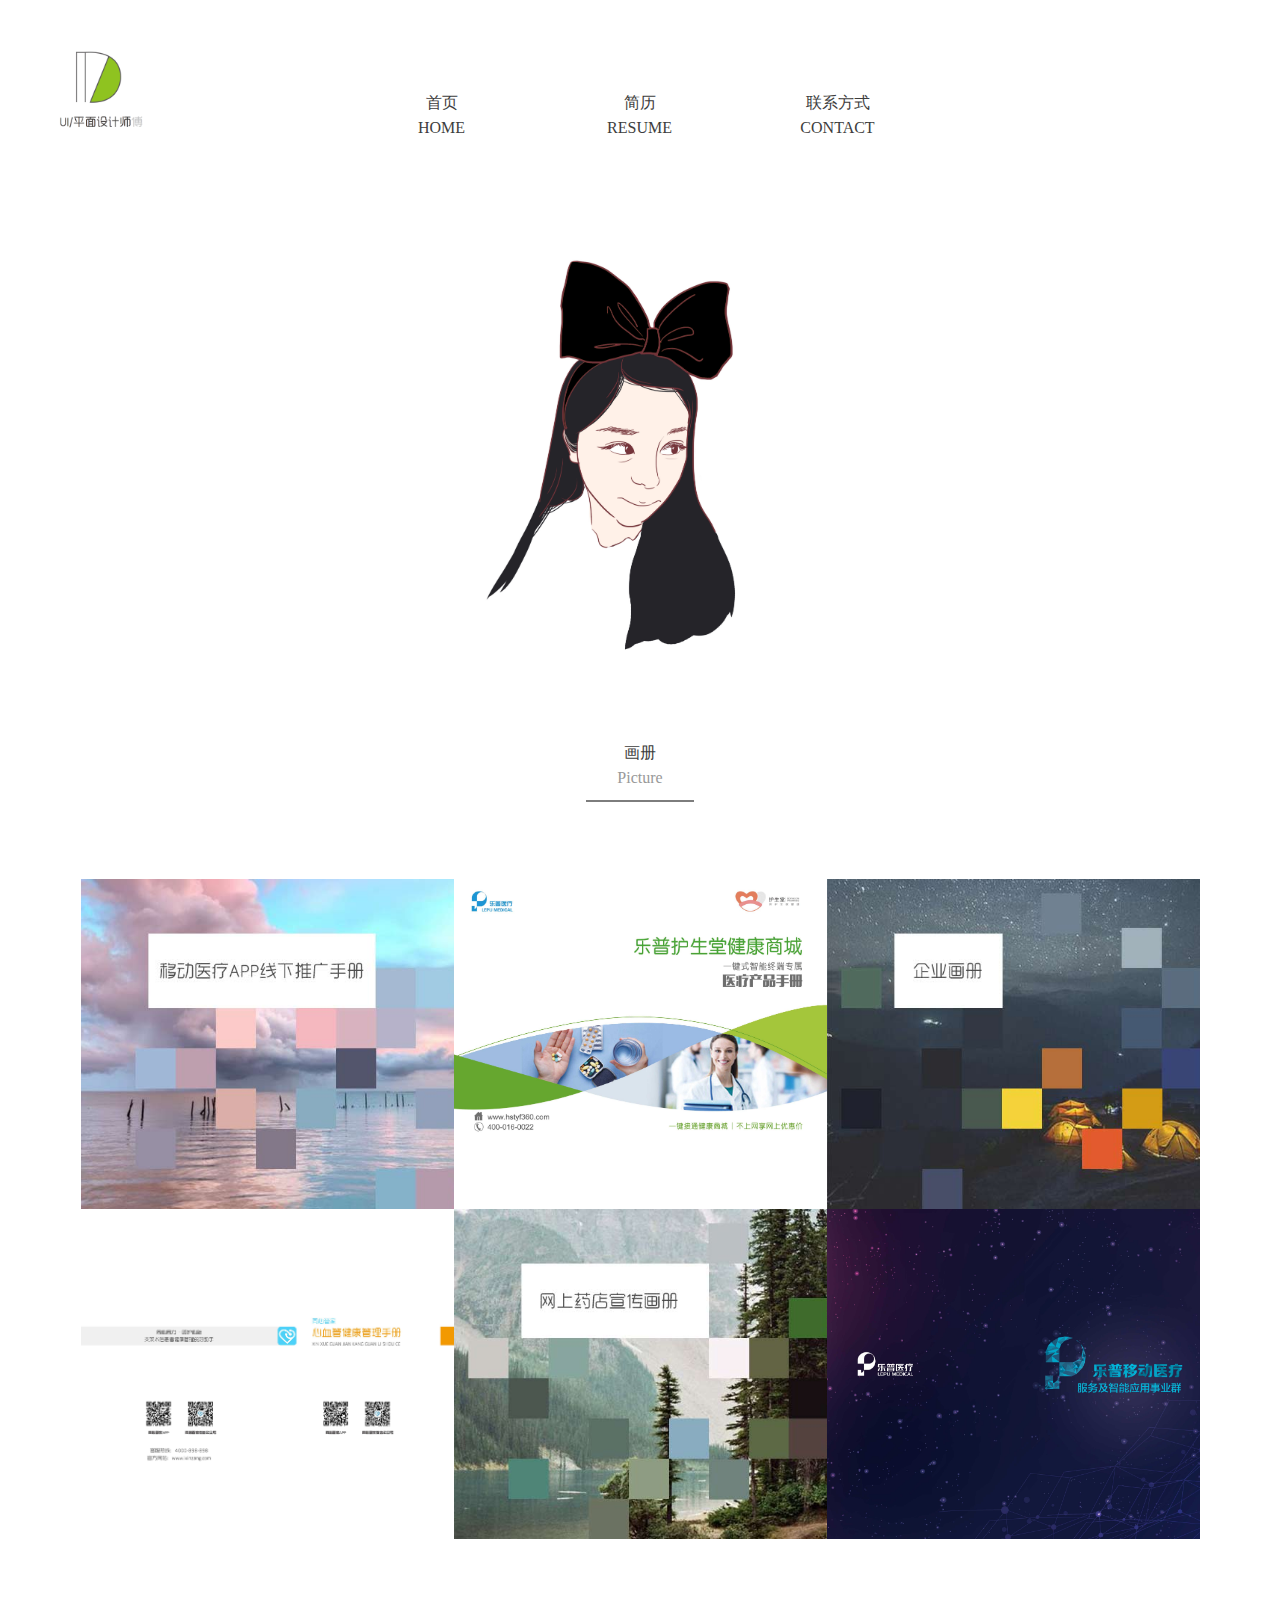
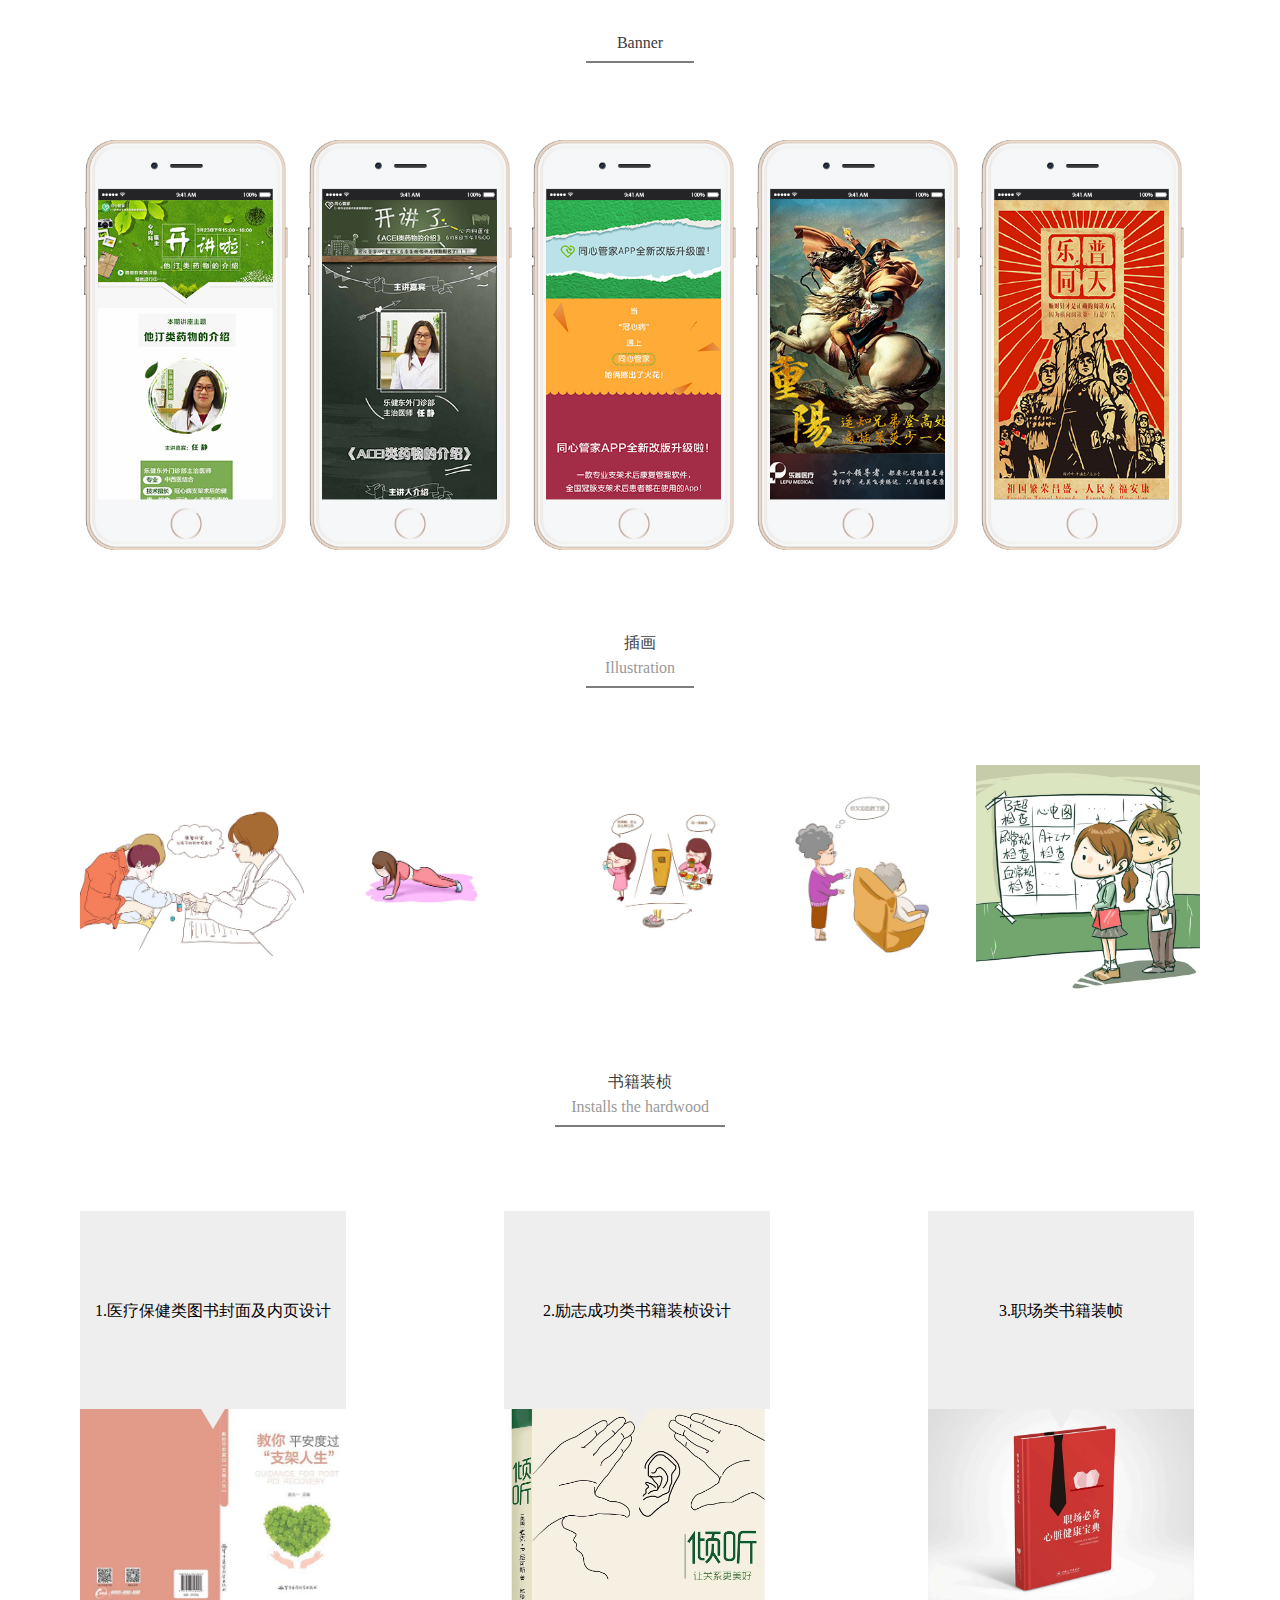
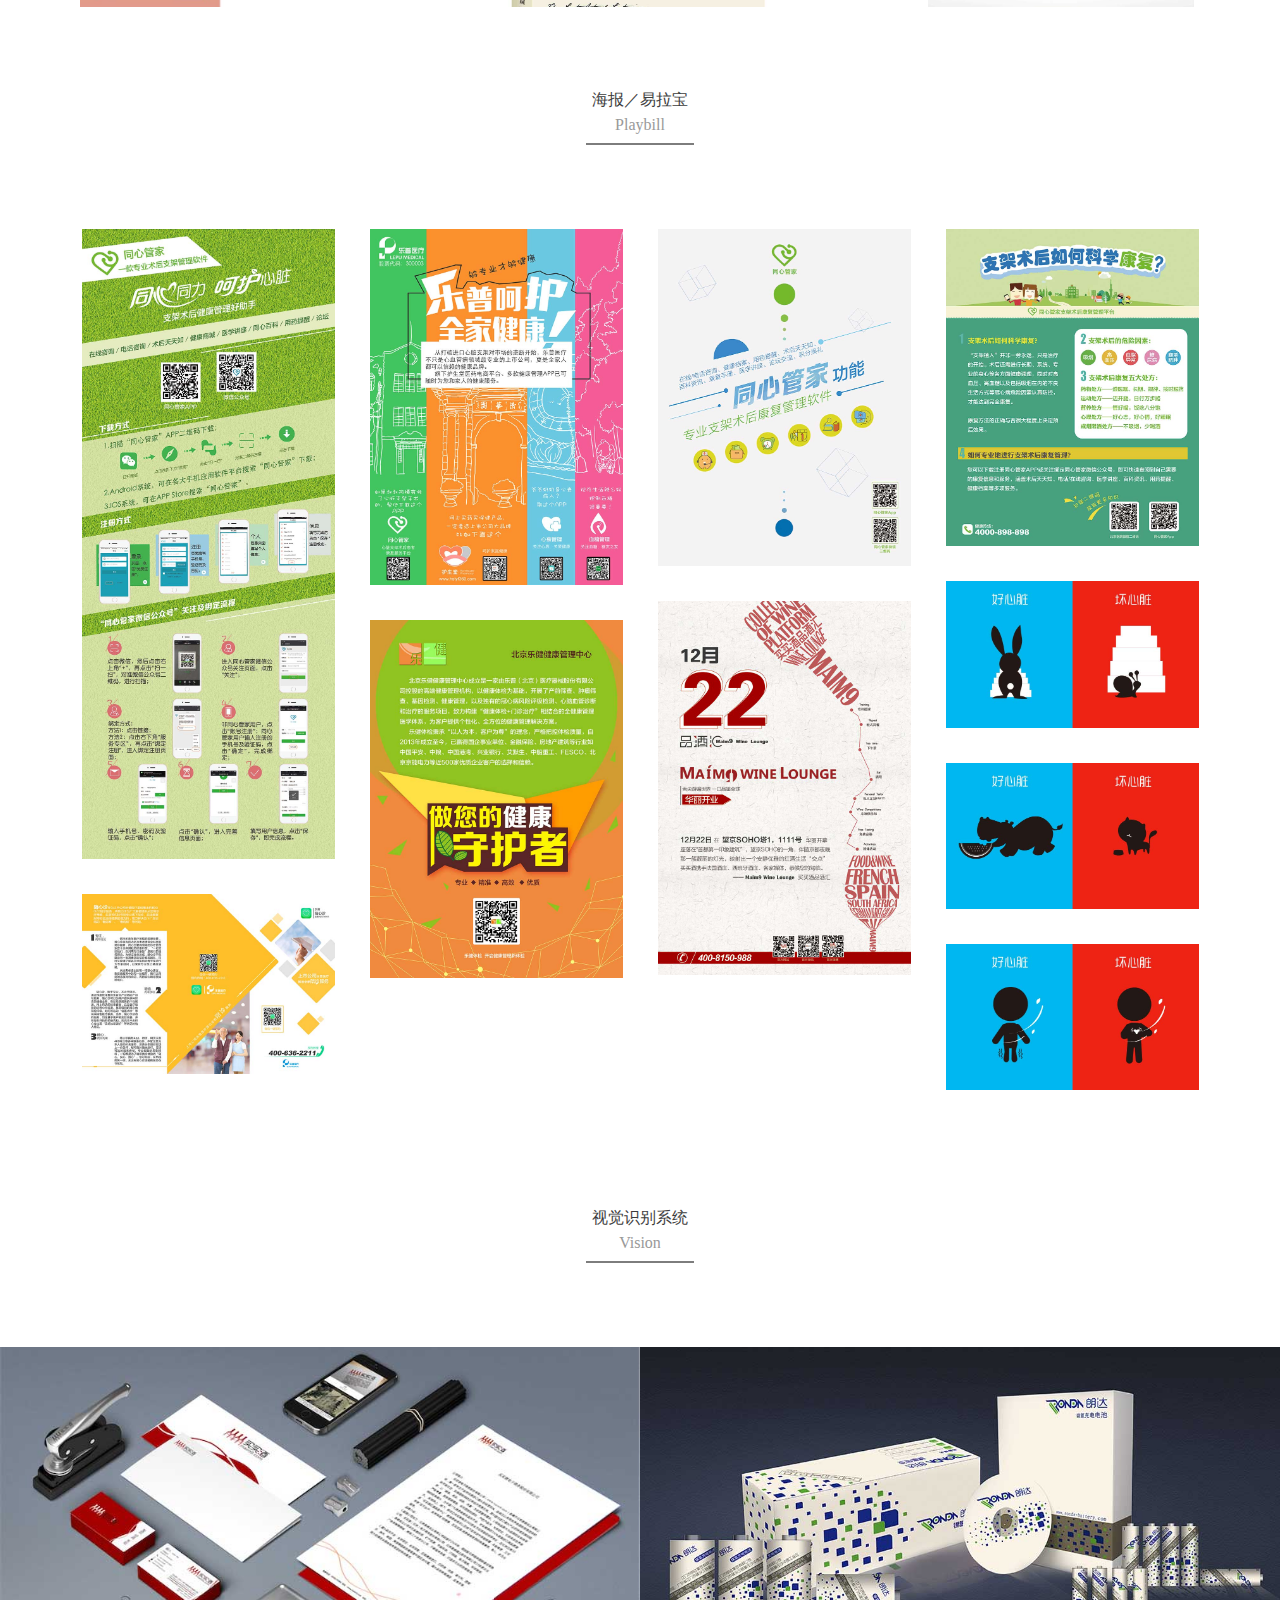
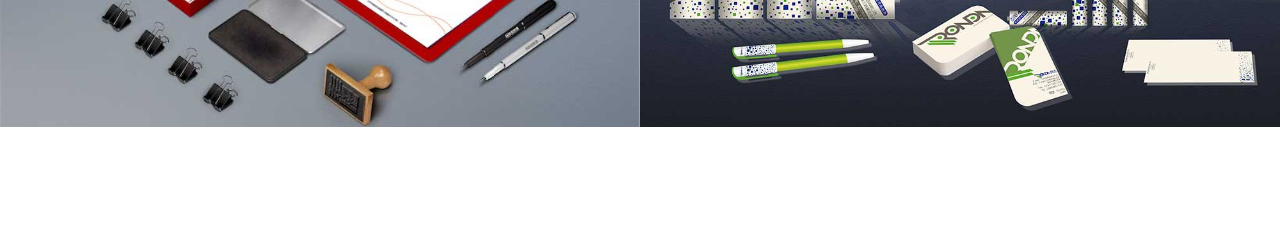
==== commit 7a4d8865: "fixcode" ====
--- a/index.html
+++ b/index.html
@@ -83,7 +83,7 @@
     				<div class="triangle book-posi"></div>
     			</div>
     			<div class="book-ever picbg book-ever-last">
-    				<div class="book-ever-top picbg2">3.报刊设计排版</div>
+    				<div class="book-ever-top picbg2">3.职场类书籍装帧</div>
     				<div class="book-ever-bottom shadow-point" data-pic="<img src='./data/BOOK/3.jpg'>"><img src="./data/BOOK/3.jpg"></div>
     				<div class="triangle book-posi"></div>
     			</div>
